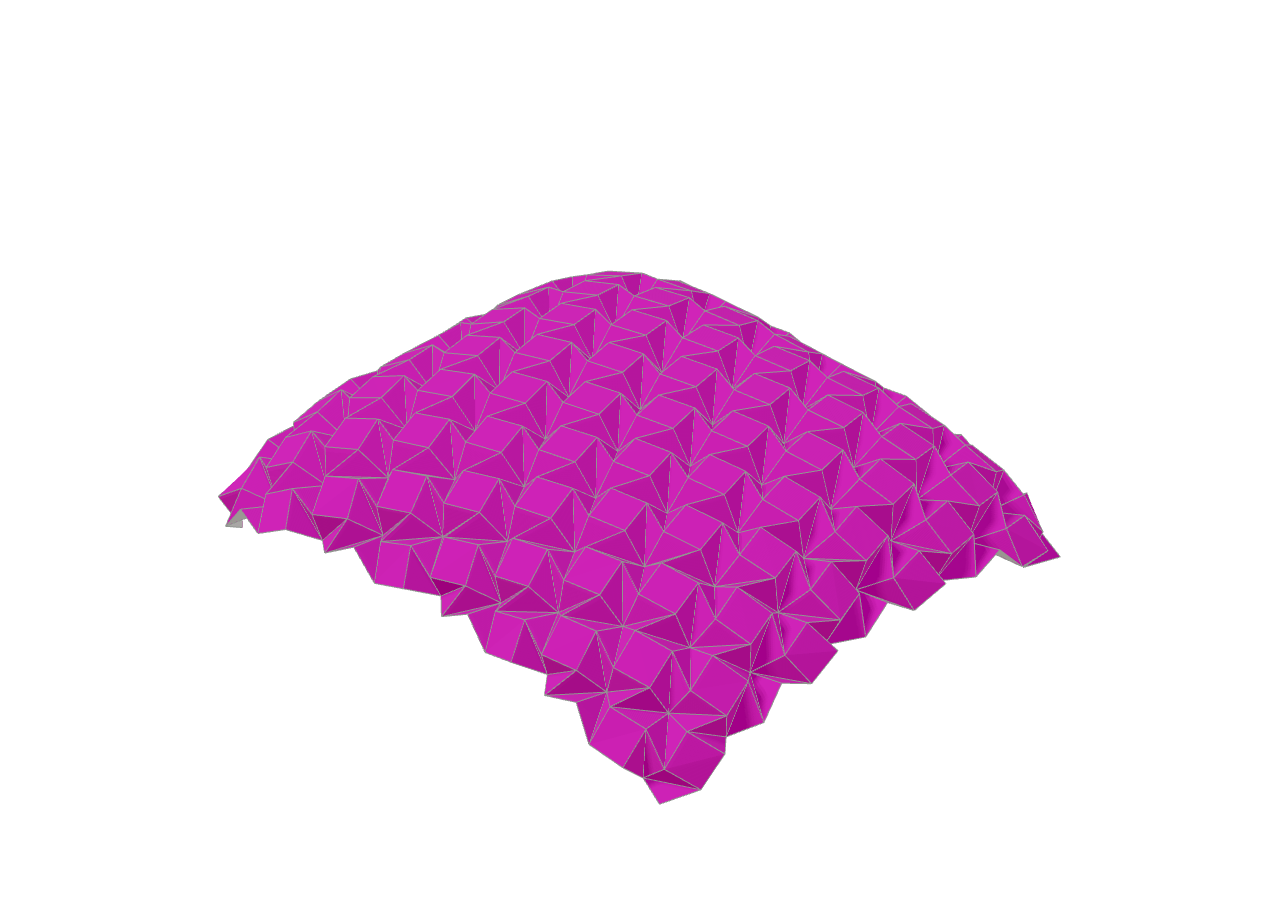
==== engine/index.html @ 28ee5545 "Build Origami Lab and publish static GitHub Pages site" ====
<!DOCTYPE html>
<html lang="en">
<head>
    <meta charset="UTF-8">
    <title>Origami Simulator</title>

    <meta name="viewport" content="width=400">

    <meta property="og:title" content="Origami Simulator ">
    <meta property="og:description" content=" Real-time WebGL origami simulator app">
    <meta property="og:image" content="https://origamisimulator.org/assets/doc/strain.jpg">
    <meta property="og:url" content="https://origamisimulator.org/">

	<meta name="twitter:site" content="@amandaghassaei">
	<meta name="twitter:creator" content="Amanda Ghassaei">
    <meta name="twitter:title" content="Origami Simulator">
    <meta name="twitter:description" content=" Real-time WebGL origami simulator app">
	<meta name="twitter:card" content="summary_large_image">
    <meta name="twitter:image" content="https://origamisimulator.org/assets/doc/strain.jpg">

    <link href="dependencies/bootstrap.min.css" rel="stylesheet" type="text/css"/>
    <link rel="stylesheet" type="text/css" href="dependencies/flat-ui.min.css"/>
    <link rel="stylesheet" type="text/css" href="dependencies/jquery-ui.min.css"/>
    <link rel="stylesheet" type="text/css" href="css/nav.css"/>
    <link rel="stylesheet" type="text/css" href="css/main.css"/>

    <!-- Google tag (gtag.js) -->
    
    <script>
        window.dataLayer = window.dataLayer || [];
        function gtag(){dataLayer.push(arguments);}
        gtag('js', new Date());
        gtag('config', 'G-3S37V84BNX');
    </script>


    <script id="vertexShader" type="x-shader/x-vertex">
        attribute vec2 a_position;
        void main() {
           gl_Position = vec4(a_position, 0, 1);
        }
    </script>

    <script id="packToBytesShader" type="x-shader/x-fragment">
        precision mediump float;
        uniform vec2 u_floatTextureDim;
        uniform sampler2D u_floatTexture;
        uniform float u_vectorLength;
        float shift_right (float v, float amt) {
            v = floor(v) + 0.5;
            return floor(v / exp2(amt));
        }
        float shift_left (float v, float amt) {
            return floor(v * exp2(amt) + 0.5);
        }
        float mask_last (float v, float bits) {
            return mod(v, shift_left(1.0, bits));
        }
        float extract_bits (float num, float from, float to) {
            from = floor(from + 0.5); to = floor(to + 0.5);
            return mask_last(shift_right(num, from), to - from);
        }
        vec4 encode_float (float val) {
            if (val == 0.0) return vec4(0, 0, 0, 0);
            float sign = val > 0.0 ? 0.0 : 1.0;
            val = abs(val);
            float exponent = floor(log2(val));
            float biased_exponent = exponent + 127.0;
            float fraction = ((val / exp2(exponent)) - 1.0) * 8388608.0;
            float t = biased_exponent / 2.0;
            float last_bit_of_biased_exponent = fract(t) * 2.0;
            float remaining_bits_of_biased_exponent = floor(t);
            float byte4 = extract_bits(fraction, 0.0, 8.0) / 255.0;
            float byte3 = extract_bits(fraction, 8.0, 16.0) / 255.0;
            float byte2 = (last_bit_of_biased_exponent * 128.0 + extract_bits(fraction, 16.0, 23.0)) / 255.0;
            float byte1 = (sign * 128.0 + remaining_bits_of_biased_exponent) / 255.0;
            return vec4(byte4, byte3, byte2, byte1);
        }
        void main(){
            vec2 fragCoord = gl_FragCoord.xy;
            float textureXcoord = floor((fragCoord.x - 0.5)/u_vectorLength+0.0001) + 0.5;
            vec4 data = texture2D(u_floatTexture, vec2(textureXcoord, fragCoord.y)/u_floatTextureDim);
            int textureIndex = int(floor(mod(fragCoord.x-0.5+0.0001, u_vectorLength)));
            if (textureIndex == 0) gl_FragColor = encode_float(data[0]);
            else if (textureIndex == 1) gl_FragColor = encode_float(data[1]);
            else if (textureIndex == 2) gl_FragColor = encode_float(data[2]);
            else if (textureIndex == 3) gl_FragColor = encode_float(data[3]);
        }
    </script>

    <script id="zeroTexture" type="x-shader/x-fragment">
        precision mediump float;
        void main(){
            gl_FragColor = vec4(0.0);
        }
    </script>
    <script id="zeroThetaTexture" type="x-shader/x-fragment">
        precision mediump float;
        uniform sampler2D u_theta;
        uniform vec2 u_textureDimCreases;
        void main(){
            vec2 fragCoord = gl_FragCoord.xy;
            vec2 scaledFragCoord = fragCoord/u_textureDimCreases;
            vec4 theta = texture2D(u_theta, scaledFragCoord);
            gl_FragColor = vec4(0.0, 0.0, theta[2], theta[3]);
        }
    </script>
    <script id="centerTexture" type="x-shader/x-fragment">
        precision mediump float;
        uniform sampler2D u_lastPosition;
        uniform vec2 u_textureDim;
        uniform vec3 u_center;
        void main(){
            vec2 fragCoord = gl_FragCoord.xy;
            vec2 scaledFragCoord = fragCoord/u_textureDim;
            vec3 position = texture2D(u_lastPosition, scaledFragCoord).xyz;
            gl_FragColor = vec4(position-u_center, 0.0);
        }
    </script>
    <script id="copyTexture" type="x-shader/x-fragment">
        precision mediump float;
        uniform sampler2D u_orig;
        uniform vec2 u_textureDim;
        void main(){
            gl_FragColor = texture2D(u_orig, gl_FragCoord.xy/u_textureDim);
        }
    </script>

    <script id="positionCalcShader" type="x-shader/x-fragment">
        precision mediump float;
        uniform vec2 u_textureDim;
        uniform float u_dt;
        uniform sampler2D u_lastPosition;
        uniform sampler2D u_velocity;
        uniform sampler2D u_mass;

        void main(){
            vec2 fragCoord = gl_FragCoord.xy;
            vec2 scaledFragCoord = fragCoord/u_textureDim;

            vec3 lastPosition = texture2D(u_lastPosition, scaledFragCoord).xyz;

            float isFixed = texture2D(u_mass, scaledFragCoord).y;
            if (isFixed == 1.0){
                gl_FragColor = vec4(lastPosition, 0.0);
                return;
            }

            vec4 velocityData = texture2D(u_velocity, scaledFragCoord);
            vec3 position = velocityData.xyz*u_dt + lastPosition;
            gl_FragColor = vec4(position, velocityData.a);//velocity.a has error info
        }
    </script>

    <script id="velocityCalcVerletShader" type="x-shader/x-fragment">
        precision mediump float;
        uniform vec2 u_textureDim;
        uniform float u_dt;
        uniform sampler2D u_position;
        uniform sampler2D u_lastPosition;
        uniform sampler2D u_mass;

        void main(){
            vec2 fragCoord = gl_FragCoord.xy;
            vec2 scaledFragCoord = fragCoord/u_textureDim;

            float isFixed = texture2D(u_mass, scaledFragCoord).y;
            if (isFixed == 1.0){
                gl_FragColor = vec4(0.0);
                return;
            }

            vec3 position = texture2D(u_position, scaledFragCoord).xyz;
            vec3 lastPosition = texture2D(u_lastPosition, scaledFragCoord).xyz;
            gl_FragColor = vec4((position-lastPosition)/u_dt,0.0);
        }
    </script>

    <script id="velocityCalcShader" type="x-shader/x-fragment">
        precision mediump float;
        uniform vec2 u_textureDim;
        uniform vec2 u_textureDimEdges;
        uniform vec2 u_textureDimFaces;
        uniform vec2 u_textureDimCreases;
        uniform vec2 u_textureDimNodeCreases;
        uniform vec2 u_textureDimNodeFaces;
        uniform float u_creasePercent;
        uniform float u_dt;
        uniform float u_axialStiffness;
        uniform float u_faceStiffness;
        uniform sampler2D u_lastPosition;
        uniform sampler2D u_lastVelocity;
        uniform sampler2D u_originalPosition;
        uniform sampler2D u_externalForces;
        uniform sampler2D u_mass;
        uniform sampler2D u_meta;//[beamsIndex, numBeam, nodeCreaseMetaIndex, numCreases]
        uniform sampler2D u_beamMeta;//[k, d, length, otherNodeIndex]
        uniform sampler2D u_creaseMeta;//[k, d, targetTheta]
        uniform sampler2D u_nodeCreaseMeta;//[creaseIndex, nodeIndex, -, -]
        uniform sampler2D u_normals;
        uniform sampler2D u_theta;//[theta, z, normal1Index, normal2Index]
        uniform sampler2D u_creaseGeo;//[h1, h2, coef1, coef2]
        uniform sampler2D u_meta2;//[nodesFaceIndex, numFaces]
        uniform sampler2D u_nodeFaceMeta;//[faceIndex, a, b, c]
        uniform sampler2D u_nominalTriangles;//[angleA, angleB, angleC]
        uniform bool u_calcFaceStrain;

        vec4 getFromArray(float index1D, vec2 dimensions, sampler2D tex){
            vec2 index = vec2(mod(index1D, dimensions.x)+0.5, floor(index1D/dimensions.x)+0.5);
            vec2 scaledIndex = index/dimensions;
            return texture2D(tex, scaledIndex);
        }

        vec3 getPosition(float index1D){
            vec2 index = vec2(mod(index1D, u_textureDim.x)+0.5, floor(index1D/u_textureDim.x)+0.5);
            vec2 scaledIndex = index/u_textureDim;
            return texture2D(u_lastPosition, scaledIndex).xyz + texture2D(u_originalPosition, scaledIndex).xyz;
        }

        void main(){
            vec2 fragCoord = gl_FragCoord.xy;
            vec2 scaledFragCoord = fragCoord/u_textureDim;

            vec2 mass = texture2D(u_mass, scaledFragCoord).xy;
            if (mass[1] == 1.0){//fixed
                gl_FragColor = vec4(0.0);
                return;
            }
            vec3 force = texture2D(u_externalForces, scaledFragCoord).xyz;
            vec3 lastPosition = texture2D(u_lastPosition, scaledFragCoord).xyz;
            vec3 lastVelocity = texture2D(u_lastVelocity, scaledFragCoord).xyz;
            vec3 originalPosition = texture2D(u_originalPosition, scaledFragCoord).xyz;

            vec4 neighborIndices = texture2D(u_meta, scaledFragCoord);
            vec4 meta = texture2D(u_meta, scaledFragCoord);
            vec2 meta2 = texture2D(u_meta2, scaledFragCoord).xy;

            float nodeError = 0.0;

            for (int j=0;j<100;j++){//for all beams (up to 100, had to put a const int in here)
                if (j >= int(meta[1])) break;

                vec4 beamMeta = getFromArray(meta[0]+float(j), u_textureDimEdges, u_beamMeta);

                float neighborIndex1D = beamMeta[3];
                vec2 neighborIndex = vec2(mod(neighborIndex1D, u_textureDim.x)+0.5, floor(neighborIndex1D/u_textureDim.x)+0.5);
                vec2 scaledNeighborIndex = neighborIndex/u_textureDim;
                vec3 neighborLastPosition = texture2D(u_lastPosition, scaledNeighborIndex).xyz;
                vec3 neighborLastVelocity = texture2D(u_lastVelocity, scaledNeighborIndex).xyz;
                vec3 neighborOriginalPosition = texture2D(u_originalPosition, scaledNeighborIndex).xyz;

                vec3 nominalDist = neighborOriginalPosition-originalPosition;
                vec3 deltaP = neighborLastPosition-lastPosition+nominalDist;
                float deltaPLength = length(deltaP);
                deltaP -= deltaP*(beamMeta[2]/deltaPLength);
                if (!u_calcFaceStrain) nodeError += abs(deltaPLength/length(nominalDist) - 1.0);
                vec3 deltaV = neighborLastVelocity-lastVelocity;

                vec3 _force = deltaP*beamMeta[0] + deltaV*beamMeta[1];
                force += _force;
            }
            if (!u_calcFaceStrain) nodeError /= meta[1];

            for (int j=0;j<100;j++){//for all creases (up to 100, had to put a const int in here)
                if (j >= int(meta[3])) break;

                vec4 nodeCreaseMeta = getFromArray(meta[2]+float(j), u_textureDimNodeCreases, u_nodeCreaseMeta);

                float creaseIndex1D = nodeCreaseMeta[0];
                vec2 creaseIndex = vec2(mod(creaseIndex1D, u_textureDimCreases.x)+0.5, floor(creaseIndex1D/u_textureDimCreases.x)+0.5);
                vec2 scaledCreaseIndex = creaseIndex/u_textureDimCreases;

                vec4 thetas = texture2D(u_theta, scaledCreaseIndex);
                vec3 creaseMeta = texture2D(u_creaseMeta, scaledCreaseIndex).xyz;//[k, d, targetTheta]
                vec4 creaseGeo = texture2D(u_creaseGeo, scaledCreaseIndex);//[h1, h2, coef1, coef2]
                if (creaseGeo[0]< 0.0) continue;//crease disabled bc it has collapsed too much

                float targetTheta = creaseMeta[2] * u_creasePercent;
                float angForce = creaseMeta[0]*(targetTheta-thetas[0]);// + creaseMeta[1]*thetas[1];

                float nodeNum = nodeCreaseMeta[1];//1, 2, 3, 4

                if (nodeNum > 2.0){//crease reaction, node is on a crease

                    //node #1
                    vec3 normal1 = getFromArray(thetas[2], u_textureDimFaces, u_normals).xyz;

                    //node #2
                    vec3 normal2 = getFromArray(thetas[3], u_textureDimFaces, u_normals).xyz;

                    float coef1 = creaseGeo[2];
                    float coef2 = creaseGeo[3];

                    if (nodeNum == 3.0){
                        coef1 = 1.0-coef1;
                        coef2 = 1.0-coef2;
                    }

                    vec3 _force = -angForce*(coef1/creaseGeo[0]*normal1 + coef2/creaseGeo[1]*normal2);
                    force += _force;

                } else {

                    float normalIndex1D = thetas[2];//node #1
                    float momentArm = creaseGeo[0];//node #1
                    if (nodeNum == 2.0) {
                        normalIndex1D = thetas[3];//node #2
                        momentArm = creaseGeo[1];//node #2
                    }

                    vec3 normal = getFromArray(normalIndex1D, u_textureDimFaces, u_normals).xyz;

                    vec3 _force = angForce/momentArm*normal;
                    force += _force;
                }
            }

            for (int j=0;j<100;j++){//for all faces (up to 100, had to put a const int in here)
                if (j >= int(meta2[1])) break;

                vec4 faceMeta = getFromArray(meta2[0]+float(j), u_textureDimNodeFaces, u_nodeFaceMeta);//[face index, a, b, c]
                vec3 nominalAngles = getFromArray(faceMeta[0], u_textureDimFaces, u_nominalTriangles).xyz;//[angA, angB, angC]

                int faceIndex = 0;
                if (faceMeta[2] < 0.0) faceIndex = 1;
                if (faceMeta[3] < 0.0) faceIndex = 2;

                //get node positions
                vec3 a = faceIndex == 0 ? lastPosition+originalPosition : getPosition(faceMeta[1]);
                vec3 b = faceIndex == 1 ? lastPosition+originalPosition : getPosition(faceMeta[2]);
                vec3 c = faceIndex == 2 ? lastPosition+originalPosition : getPosition(faceMeta[3]);

                //calc angles
                vec3 ab = b-a;
                vec3 ac = c-a;
                vec3 bc = c-b;

                float lengthAB = length(ab);
                float lengthAC = length(ac);
                float lengthBC = length(bc);

                float tol = 0.0000001;
                if (abs(lengthAB) < tol || abs(lengthBC) < tol || abs(lengthAC) < tol) continue;

                ab /= lengthAB;
                ac /= lengthAC;
                bc /= lengthBC;

                vec3 angles = vec3(acos(dot(ab, ac)),
                    acos(-1.0*dot(ab, bc)),
                    acos(dot(ac, bc)));
                vec3 anglesDiff = nominalAngles-angles;

                vec3 normal = getFromArray(faceMeta[0], u_textureDimFaces, u_normals).xyz;

                //calc forces
                anglesDiff *= u_faceStiffness;
                if (faceIndex == 0){//a
                    vec3 normalCrossAC = cross(normal, ac)/lengthAC;
                    vec3 normalCrossAB = cross(normal, ab)/lengthAB;
                    force -= anglesDiff[0]*(normalCrossAC - normalCrossAB);
                    if (u_calcFaceStrain) nodeError += abs((nominalAngles[0]-angles[0])/nominalAngles[0]);
                    force -= anglesDiff[1]*normalCrossAB;
                    force += anglesDiff[2]*normalCrossAC;
                } else if (faceIndex == 1){
                    vec3 normalCrossAB = cross(normal, ab)/lengthAB;
                    vec3 normalCrossBC = cross(normal, bc)/lengthBC;
                    force -= anglesDiff[0]*normalCrossAB;
                    force += anglesDiff[1]*(normalCrossAB + normalCrossBC);
                    if (u_calcFaceStrain) nodeError += abs((nominalAngles[1]-angles[1])/nominalAngles[1]);
                    force -= anglesDiff[2]*normalCrossBC;
                } else if (faceIndex == 2){
                    vec3 normalCrossAC = cross(normal, ac)/lengthAC;
                    vec3 normalCrossBC = cross(normal, bc)/lengthBC;
                    force += anglesDiff[0]*normalCrossAC;
                    force -= anglesDiff[1]*normalCrossBC;
                    force += anglesDiff[2]*(normalCrossBC - normalCrossAC);
                    if (u_calcFaceStrain) nodeError += abs((nominalAngles[2]-angles[2])/nominalAngles[2]);
                }

            }
            if (u_calcFaceStrain) nodeError /= meta2[1];

            vec3 velocity = force*u_dt/mass[0] + lastVelocity;
            gl_FragColor = vec4(velocity,nodeError);
        }
    </script>

    <script id="positionCalcVerletShader" type="x-shader/x-fragment">
        precision mediump float;
        uniform vec2 u_textureDim;
        uniform vec2 u_textureDimEdges;
        uniform vec2 u_textureDimFaces;
        uniform vec2 u_textureDimCreases;
        uniform vec2 u_textureDimNodeCreases;
        uniform vec2 u_textureDimNodeFaces;
        uniform float u_creasePercent;
        uniform float u_dt;
        uniform float u_axialStiffness;
        uniform float u_faceStiffness;
        uniform sampler2D u_lastPosition;
        uniform sampler2D u_lastLastPosition;
        uniform sampler2D u_lastVelocity;
        uniform sampler2D u_originalPosition;
        uniform sampler2D u_externalForces;
        uniform sampler2D u_mass;
        uniform sampler2D u_meta;//[beamsIndex, numBeam, nodeCreaseMetaIndex, numCreases]
        uniform sampler2D u_beamMeta;//[k, d, length, otherNodeIndex]
        uniform sampler2D u_creaseMeta;//[k, d, targetTheta]
        uniform sampler2D u_nodeCreaseMeta;//[creaseIndex, nodeIndex, -, -]
        uniform sampler2D u_normals;
        uniform sampler2D u_theta;//[theta, z, normal1Index, normal2Index]
        uniform sampler2D u_creaseGeo;//[h1, h2, coef1, coef2]
        uniform sampler2D u_meta2;//[nodesFaceIndex, numFaces]
        uniform sampler2D u_nodeFaceMeta;//[faceIndex, a, b, c]
        uniform sampler2D u_nominalTriangles;//[angleA, angleB, angleC]

        vec4 getFromArray(float index1D, vec2 dimensions, sampler2D tex){
            vec2 index = vec2(mod(index1D, dimensions.x)+0.5, floor(index1D/dimensions.x)+0.5);
            vec2 scaledIndex = index/dimensions;
            return texture2D(tex, scaledIndex);
        }

        vec3 getPosition(float index1D){
            vec2 index = vec2(mod(index1D, u_textureDim.x)+0.5, floor(index1D/u_textureDim.x)+0.5);
            vec2 scaledIndex = index/u_textureDim;
            return texture2D(u_lastPosition, scaledIndex).xyz + texture2D(u_originalPosition, scaledIndex).xyz;
        }

        void main(){
            vec2 fragCoord = gl_FragCoord.xy;
            vec2 scaledFragCoord = fragCoord/u_textureDim;

            vec3 lastPosition = texture2D(u_lastPosition, scaledFragCoord).xyz;

            vec2 mass = texture2D(u_mass, scaledFragCoord).xy;
            if (mass[1] == 1.0){//fixed
                gl_FragColor = vec4(lastPosition, 0.0);
                return;
            }
            vec3 force = texture2D(u_externalForces, scaledFragCoord).xyz;
            vec3 lastLastPosition = texture2D(u_lastLastPosition, scaledFragCoord).xyz;
            vec3 lastVelocity = texture2D(u_lastVelocity, scaledFragCoord).xyz;
            vec3 originalPosition = texture2D(u_originalPosition, scaledFragCoord).xyz;

            vec4 neighborIndices = texture2D(u_meta, scaledFragCoord);
            vec4 meta = texture2D(u_meta, scaledFragCoord);
            vec2 meta2 = texture2D(u_meta2, scaledFragCoord).xy;

            float nodeError = 0.0;

            for (int j=0;j<100;j++){//for all beams (up to 100, had to put a const int in here)
                if (j >= int(meta[1])) break;

                vec4 beamMeta = getFromArray(meta[0]+float(j), u_textureDimEdges, u_beamMeta);

                float neighborIndex1D = beamMeta[3];
                vec2 neighborIndex = vec2(mod(neighborIndex1D, u_textureDim.x)+0.5, floor(neighborIndex1D/u_textureDim.x)+0.5);
                vec2 scaledNeighborIndex = neighborIndex/u_textureDim;
                vec3 neighborLastPosition = texture2D(u_lastPosition, scaledNeighborIndex).xyz;
                vec3 neighborLastVelocity = texture2D(u_lastVelocity, scaledNeighborIndex).xyz;
                vec3 neighborOriginalPosition = texture2D(u_originalPosition, scaledNeighborIndex).xyz;

                vec3 deltaP = neighborLastPosition+neighborOriginalPosition-lastPosition-originalPosition;
                float deltaPLength = length(deltaP);
                float nominalLength = beamMeta[2];
                deltaP *= (1.0-nominalLength/deltaPLength);
                nodeError += abs(deltaPLength/nominalLength - 1.0);
                vec3 deltaV = neighborLastVelocity-lastVelocity;

                vec3 _force = deltaP*beamMeta[0] + deltaV*beamMeta[1];
                force += _force;
            }
            nodeError /= meta[1];

            for (int j=0;j<100;j++){//for all creases (up to 100, had to put a const int in here)
                if (j >= int(meta[3])) break;

                vec4 nodeCreaseMeta = getFromArray(meta[2]+float(j), u_textureDimNodeCreases, u_nodeCreaseMeta);

                float creaseIndex1D = nodeCreaseMeta[0];
                vec2 creaseIndex = vec2(mod(creaseIndex1D, u_textureDimCreases.x)+0.5, floor(creaseIndex1D/u_textureDimCreases.x)+0.5);
                vec2 scaledCreaseIndex = creaseIndex/u_textureDimCreases;

                vec4 thetas = texture2D(u_theta, scaledCreaseIndex);
                vec3 creaseMeta = texture2D(u_creaseMeta, scaledCreaseIndex).xyz;//[k, d, targetTheta]
                vec4 creaseGeo = texture2D(u_creaseGeo, scaledCreaseIndex);//[h1, h2, coef1, coef2]
                if (creaseGeo[0]< 0.0) continue;//crease disabled bc it has collapsed too much

                float targetTheta = creaseMeta[2] * u_creasePercent;
                float angForce = creaseMeta[0]*(targetTheta-thetas[0]);// + creaseMeta[1]*thetas[1];

                float nodeNum = nodeCreaseMeta[1];//1, 2, 3, 4

                if (nodeNum > 2.0){//crease reaction, node is on a crease

                    //node #1
                    vec3 normal1 = getFromArray(thetas[2], u_textureDimFaces, u_normals).xyz;

                    //node #2
                    vec3 normal2 = getFromArray(thetas[3], u_textureDimFaces, u_normals).xyz;

                    float coef1 = creaseGeo[2];
                    float coef2 = creaseGeo[3];

                    if (nodeNum == 3.0){
                        coef1 = 1.0-coef1;
                        coef2 = 1.0-coef2;
                    }

                    vec3 _force = -angForce*(coef1/creaseGeo[0]*normal1 + coef2/creaseGeo[1]*normal2);
                    force += _force;

                } else {

                    float normalIndex1D = thetas[2];//node #1
                    float momentArm = creaseGeo[0];//node #1
                    if (nodeNum == 2.0) {
                        normalIndex1D = thetas[3];//node #2
                        momentArm = creaseGeo[1];//node #2
                    }

                    vec3 normal = getFromArray(normalIndex1D, u_textureDimFaces, u_normals).xyz;

                    vec3 _force = angForce/momentArm*normal;
                    force += _force;
                }
            }

            for (int j=0;j<100;j++){//for all faces (up to 100, had to put a const int in here)
                if (j >= int(meta2[1])) break;

                vec4 faceMeta = getFromArray(meta2[0]+float(j), u_textureDimNodeFaces, u_nodeFaceMeta);//[face index, a, b, c]
                vec3 nominalAngles = getFromArray(faceMeta[0], u_textureDimFaces, u_nominalTriangles).xyz;//[angA, angB, angC]

                int faceIndex = 0;
                if (faceMeta[2] < 0.0) faceIndex = 1;
                if (faceMeta[3] < 0.0) faceIndex = 2;

                //get node positions
                vec3 a = faceIndex == 0 ? lastPosition+originalPosition : getPosition(faceMeta[1]);
                vec3 b = faceIndex == 1 ? lastPosition+originalPosition : getPosition(faceMeta[2]);
                vec3 c = faceIndex == 2 ? lastPosition+originalPosition : getPosition(faceMeta[3]);

                //calc angles
                vec3 ab = b-a;
                vec3 ac = c-a;
                vec3 bc = c-b;

                float lengthAB = length(ab);
                float lengthAC = length(ac);
                float lengthBC = length(bc);

                float tol = 0.0000001;
                if (abs(lengthAB) < tol || abs(lengthBC) < tol || abs(lengthAC) < tol) continue;

                ab /= lengthAB;
                ac /= lengthAC;
                bc /= lengthBC;

                vec3 angles = vec3(acos(dot(ab, ac)),
                    acos(-1.0*dot(ab, bc)),
                    acos(dot(ac, bc)));
                vec3 anglesDiff = nominalAngles-angles;

                vec3 normal = getFromArray(faceMeta[0], u_textureDimFaces, u_normals).xyz;

                //calc forces
                anglesDiff *= u_faceStiffness;
                if (faceIndex == 0){//a
                    vec3 normalCrossAC = cross(normal, ac)/lengthAC;
                    vec3 normalCrossAB = cross(normal, ab)/lengthAB;
                    force -= anglesDiff[0]*(normalCrossAC - normalCrossAB);
                    force -= anglesDiff[1]*normalCrossAB;
                    force += anglesDiff[2]*normalCrossAC;
                } else if (faceIndex == 1){
                    vec3 normalCrossAB = cross(normal, ab)/lengthAB;
                    vec3 normalCrossBC = cross(normal, bc)/lengthBC;
                    force -= anglesDiff[0]*normalCrossAB;
                    force += anglesDiff[1]*(normalCrossAB + normalCrossBC);
                    force -= anglesDiff[2]*normalCrossBC;
                } else if (faceIndex == 2){
                    vec3 normalCrossAC = cross(normal, ac)/lengthAC;
                    vec3 normalCrossBC = cross(normal, bc)/lengthBC;
                    force += anglesDiff[0]*normalCrossAC;
                    force -= anglesDiff[1]*normalCrossBC;
                    force += anglesDiff[2]*(normalCrossBC - normalCrossAC);
                }

            }

            vec3 nextPosition = force*u_dt*u_dt/mass[0] + 2.0*lastPosition - lastLastPosition;
            gl_FragColor = vec4(nextPosition,nodeError);//position.a has error info
        }
    </script>

    <script id="thetaCalcShader" type="x-shader/x-fragment">
        #define TWO_PI 6.283185307179586476925286766559
        precision mediump float;
        uniform vec2 u_textureDim;
        uniform vec2 u_textureDimFaces;
        uniform vec2 u_textureDimCreases;
        uniform sampler2D u_normals;
        uniform sampler2D u_lastTheta;
        uniform sampler2D u_creaseVectors;
        uniform sampler2D u_lastPosition;
        uniform sampler2D u_originalPosition;
        uniform float u_dt;

        vec4 getFromArray(float index1D, vec2 dimensions, sampler2D tex){
            vec2 index = vec2(mod(index1D, dimensions.x)+0.5, floor(index1D/dimensions.x)+0.5);
            vec2 scaledIndex = index/dimensions;
            return texture2D(tex, scaledIndex);
        }

        void main(){

            vec2 fragCoord = gl_FragCoord.xy;
            vec2 scaledFragCoord = fragCoord/u_textureDimCreases;

            vec4 lastTheta = texture2D(u_lastTheta, scaledFragCoord);

            if (lastTheta[2]<0.0){
                gl_FragColor = vec4(lastTheta[0], 0.0, -1.0, -1.0);
                return;
            }

            vec3 normal1 = getFromArray(lastTheta[2], u_textureDimFaces, u_normals).xyz;
            vec3 normal2 = getFromArray(lastTheta[3], u_textureDimFaces, u_normals).xyz;

            float dotNormals = dot(normal1, normal2);//normals are already normalized, no need to divide by length
            if (dotNormals < -1.0) dotNormals = -1.0;
            else if (dotNormals > 1.0) dotNormals = 1.0;

            vec2 creaseVectorIndices = texture2D(u_creaseVectors, scaledFragCoord).xy;
            vec2 creaseNodeIndex = vec2(mod(creaseVectorIndices[0], u_textureDim.x)+0.5, floor(creaseVectorIndices[0]/u_textureDim.x)+0.5);
            vec2 scaledNodeIndex = creaseNodeIndex/u_textureDim;
            vec3 node0 = texture2D(u_lastPosition, scaledNodeIndex).xyz + texture2D(u_originalPosition, scaledNodeIndex).xyz;
            creaseNodeIndex = vec2(mod(creaseVectorIndices[1], u_textureDim.x)+0.5, floor(creaseVectorIndices[1]/u_textureDim.x)+0.5);
            scaledNodeIndex = creaseNodeIndex/u_textureDim;
            vec3 node1 = texture2D(u_lastPosition, scaledNodeIndex).xyz + texture2D(u_originalPosition, scaledNodeIndex).xyz;

            //https://math.stackexchange.com/questions/47059/how-do-i-calculate-a-dihedral-angle-given-cartesian-coordinates
            vec3 creaseVector = normalize(node1-node0);
            float x = dotNormals;
            float y = dot(cross(normal1, creaseVector), normal2);

            float theta = atan(y, x);

            float diff = theta-lastTheta[0];
            float origDiff = diff;
            if (diff < -5.0) {
                diff += TWO_PI;
            } else if (diff > 5.0) {
                diff -= TWO_PI;
            }
            theta = lastTheta[0] + diff;
            gl_FragColor = vec4(theta, diff, lastTheta[2], lastTheta[3]);//[theta, w, normal1Index, normal2Index]
        }
    </script>

    <script id="normalCalc" type="x-shader/x-fragment">
        precision mediump float;
        uniform vec2 u_textureDim;
        uniform vec2 u_textureDimFaces;
        uniform sampler2D u_faceVertexIndices;
        uniform sampler2D u_lastPosition;
        uniform sampler2D u_originalPosition;

        vec3 getPosition(float index1D){
            vec2 index = vec2(mod(index1D, u_textureDim.x)+0.5, floor(index1D/u_textureDim.x)+0.5);
            vec2 scaledIndex = index/u_textureDim;
            return texture2D(u_lastPosition, scaledIndex).xyz + texture2D(u_originalPosition, scaledIndex).xyz;
        }

        void main(){
            vec2 fragCoord = gl_FragCoord.xy;
            vec2 scaledFragCoord = fragCoord/u_textureDimFaces;

            vec3 indices = texture2D(u_faceVertexIndices, scaledFragCoord).xyz;

            vec3 a = getPosition(indices[0]);
            vec3 b = getPosition(indices[1]);
            vec3 c = getPosition(indices[2]);

            vec3 normal = normalize(cross(b-a, c-a));

            gl_FragColor = vec4(normal, 0.0);
        }
    </script>

    <script id="updateCreaseGeo" type="x-shader/x-fragment">
        precision mediump float;
        uniform vec2 u_textureDim;
        uniform vec2 u_textureDimCreases;
        uniform sampler2D u_lastPosition;
        uniform sampler2D u_originalPosition;
        uniform sampler2D u_creaseMeta2;

        vec3 getPosition(float index1D){
            vec2 index = vec2(mod(index1D, u_textureDim.x)+0.5, floor(index1D/u_textureDim.x)+0.5);
            vec2 scaledIndex = index/u_textureDim;
            return texture2D(u_lastPosition, scaledIndex).xyz + texture2D(u_originalPosition, scaledIndex).xyz;
        }

        void main(){
            vec2 fragCoord = gl_FragCoord.xy;
            vec2 scaledFragCoord = fragCoord/u_textureDimCreases;

            vec4 creaseMeta = texture2D(u_creaseMeta2, scaledFragCoord);

            vec3 node1 = getPosition(creaseMeta[0]);
            vec3 node2 = getPosition(creaseMeta[1]);
            vec3 node3 = getPosition(creaseMeta[2]);
            vec3 node4 = getPosition(creaseMeta[3]);

            float tol = 0.000001;

            vec3 creaseVector = node4-node3;
            float creaseLength = length(creaseVector);

            if (abs(creaseLength)<tol) {
                gl_FragColor = vec4(-1);//disable crease
                return;
            }
            creaseVector /= creaseLength;

            vec3 vector1 = node1-node3;
            vec3 vector2 = node2-node3;

            float proj1Length = dot(creaseVector, vector1);
            float proj2Length = dot(creaseVector, vector2);

            float dist1 = sqrt(abs(vector1.x*vector1.x+vector1.y*vector1.y+vector1.z*vector1.z-proj1Length*proj1Length));
            float dist2 = sqrt(abs(vector2.x*vector2.x+vector2.y*vector2.y+vector2.z*vector2.z-proj2Length*proj2Length));

            if (dist1<tol || dist2<tol){
                gl_FragColor = vec4(-1);//disable crease
                return;
            }

            gl_FragColor = vec4(dist1, dist2, proj1Length/creaseLength, proj2Length/creaseLength);
        }
    </script>

    <script type="text/javascript" src="dependencies/jquery-3.2.1.min.js"></script>
    <script type="text/javascript" src="dependencies/jquery-ui.min.js"></script>
    <script type="text/javascript" src="dependencies/flat-ui.min.js"></script>
    <script type="text/javascript" src="dependencies/three.min.js"></script>
    <script type="text/javascript" src="dependencies/binary_stl_writer.js"></script>
    <script type="text/javascript" src="dependencies/TrackballControls.js"></script>
    <!--<script type="text/javascript" src="dependencies/Projector.js"></script>-->
    <!--<script type="text/javascript" src="dependencies/SVGRenderer.js"></script>-->
    <script type="text/javascript" src="dependencies/underscore-min.js"></script>
    <script type="text/javascript" src="dependencies/FileSaver.min.js"></script>
    <script type="text/javascript" src="dependencies/SVGLoader.js"></script>
    <script type="text/javascript" src="dependencies/OBJExporter.js"></script>
    <script type="text/javascript" src="dependencies/path-data-polyfill.js"></script>
    <script type="text/javascript" src="dependencies/earcut.js"></script>
    <script type="text/javascript" src="dependencies/fold.js"></script>
    <script type="text/javascript" src="dependencies/CCapture.all.min.js"></script>
    <script type="text/javascript" src="dependencies/numeric-1.2.6.js"></script>

    <!--<script type="text/javascript" src="dependencies/EffectComposer.js"></script>-->
    <!--<script type="text/javascript" src="dependencies/MaskPass.js"></script>-->
    <!--<script type="text/javascript" src="dependencies/ShaderPass.js"></script>-->
    <!--<script type="text/javascript" src="dependencies/CopyShader.js"></script>-->
    <!--<script type="text/javascript" src="dependencies/SSAOShader.js"></script>-->
    <!--<script type="text/javascript" src="dependencies/Detector.js"></script>-->
    <!--<script type="text/javascript" src="dependencies/RenderPass.js"></script>-->

    <script type="text/javascript" src="dependencies/WebVR.js"></script>
    <script type="text/javascript" src="dependencies/VRController.js"></script>
    <script type="text/javascript" src="dependencies/datguivr.js"></script><!--made a lot of changes, don't replace with minified-->

    <script type="text/javascript" src="js/dynamic/GLBoilerplate.js"></script>
    <script type="text/javascript" src="js/dynamic/GPUMath.js"></script>
    <script type="text/javascript" src="js/controls.js"></script>
    <script type="text/javascript" src="js/threeView.js"></script>
    <script type="text/javascript" src="js/globals.js"></script>
    <script type="text/javascript" src="js/node.js"></script>
    <script type="text/javascript" src="js/beam.js"></script>
    <script type="text/javascript" src="js/crease.js"></script>
    <script type="text/javascript" src="js/model.js"></script>
    <script type="text/javascript" src="js/3dUI.js"></script>
    <script type="text/javascript" src="js/staticSolver.js"></script>
    <script type="text/javascript" src="js/dynamic/dynamicSolver.js"></script>
    <script type="text/javascript" src="js/rigidSolver.js"></script>
    <script type="text/javascript" src="js/pattern.js"></script>
    <script type="text/javascript" src="js/saveSTL.js"></script>
    <script type="text/javascript" src="js/saveFOLD.js"></script>
    <script type="text/javascript" src="js/importer.js"></script>
    <script type="text/javascript" src="js/VRInterface.js"></script>
    <script type="text/javascript" src="js/videoAnimator.js"></script>

    <script type="text/javascript" src="dependencies/cdt2d.js"></script><!-- constrained delaunay triangulation -->
    <script type="text/javascript" src="dependencies/svgpath.js"></script>
    <script type="text/javascript" src="js/curvedFolding.js"></script>

    <script type="text/javascript" src="js/main.js"></script>
<style>body{background:#f3f0e8!important}body>*:not(#threeContainer):not(#gpuMathCanvas):not(script){display:none!important}#threeContainer{position:fixed!important;inset:0!important;width:100%!important;height:100%!important}</style><script>['paste','drop','dragover'].forEach(function(type){window.addEventListener(type,function(e){e.preventDefault();e.stopImmediatePropagation()},true)});</script></head>
<body>

<div class="modal fade" id="aboutModal" tabindex="-1" role="dialog">
    <div class="modal-dialog modal-lg">
        <div class="modal-content">
            <div class="modal-body">
                <button type="button" class="close" data-dismiss="modal" aria-label="Close">
                  <span aria-hidden="true">&times;</span>
                </button>
                <p>
                <b>ORIGAMI SIMULATOR</b><br/>

                    <img style="width: 100%; max-width:500px" src="assets/doc/crane.gif" />

                    This app allows you to simulate how any origami crease pattern will fold.  It may look a little different
                    from what you typically think of as "origami" - rather than folding paper in a set of sequential steps,
                    this simulation attempts to fold every crease simultaneously. It does this by iteratively solving for small displacements in the geometry of an initially flat sheet due to forces
                    exerted by creases.
                    You can read more about it in our paper:
                    <ul>
                    <li><a target="_blank" href="http://erikdemaine.org/papers/OrigamiSimulator_Origami7/">Fast, Interactive Origami Simulation using GPU Computation</a> by Amanda Ghassaei, Erik Demaine, and Neil Gershenfeld (7OSME)
                    </ul>

                    All simulation methods were written from scratch and are executed in parallel in several GPU fragment shaders for fast performance.
                    The solver extends work from the following sources:
                    <ul>
                    <li><a target="_blank" href="http://www3.eng.cam.ac.uk/~sdg/preprint/5OSME.pdf">Origami Folding: A Structural Engineering Approach</a> by Mark Schenk and Simon D. Guest<br/>
                    <li><a target="_blank" href="http://www.tsg.ne.jp/TT/cg/TachiFreeformOrigami2010.pdf">Freeform Variations of Origami</a> by Tomohiro Tachi<br/>
                    </ul>
                    <p>
                    This app also uses the methods described in <a href="http://www.cgg.cs.tsukuba.ac.jp/projects/2020/RulingAwareTriangulation/index.html" target="_blank">Simple Simulation of Curved Folds Based on Ruling-aware Triangulation</a> to import curved crease patterns and pre-process them in a way that realistically simulates the bending between the creases.
                    </p>

                    <p>
                    Originally built by <a href="https://amandaghassaei.com/" target="_blank">Amanda Ghassaei</a> as a final project for <a href="http://courses.csail.mit.edu/6.849/spring17/" target="_blank">Geometric Folding Algorithms</a>.
                    Other contributors include <a href="http://www.cgg.cs.tsukuba.ac.jp/~sasaki_k/" target="_blank">Sasaki Kosuke</a>, <a href="http://erikdemaine.org/" target="_blank">Erik Demaine</a>, and <a href="https://github.com/amandaghassaei/OrigamiSimulator/graphs/contributors" target="_blank">others</a>.
                    Code available on <a href="https://github.com/amandaghassaei/OrigamiSimulator" target="_blank">Github</a>.  If you have interesting crease patterns that would
                    make good demo files, please send them to me (Amanda) so I can add them to the <b>Examples</b> menu.  My email address is on my website.  Thanks!<br/>
                </p><br/>
                    <b>Instructions:</b><br/><br/>
                    <img style="width: 100%; max-width:600px" src="assets/doc/demoui.gif" /><br/>

                    <ul>
                        <li>Slide the <b>Fold Percent</b> slider to control the degree of folding of the pattern (100% is fully folded, 0% is unfolded,
                            and -100% is fully folded with the opposite mountain/valley assignments).</li>
                        <li>Drag to rotate the model, scroll to zoom.</li>
                        <li>Import other patterns under the <b>Examples</b> menu.</li>
                        <li>Upload your own crease patterns in SVG or <a href="https://github.com/edemaine/fold" target="_blank">FOLD</a> formats, following <a href="#" class="goToImportInstructions">these instructions</a>.</li>
                        <li>Export FOLD files or 3D models ( STL or OBJ ) of the folded state of your design ( <b>File > Save Simulation as...</b> ).</li>
                    </ul>
                        <img style="width: 100%;" src="assets/doc/strain.jpg" />
                    <ul>
                        <li>Visualize the internal strain of the origami as it folds using the <b>Strain Visualization</b> in the left menu of the <b>Advanced Options</b>.</li>
                    </ul>
                        <img style="width: 100%; max-width:600px" src="assets/doc/huffmanvr.jpg" /><br/>
                    <ul>
                        <li>If you are working from a computer connected to a VR headset and hand controllers, follow <a href="#" id="goToViveInstructions">these instructions</a>
                            to use this app in an interactive virtual reality mode. (sorry I think this may be deprecated now!)</li>
                    </ul>

                    <br/>
                    <b>External Libraries:</b><br/><br/>
                    <ul>
                        <li>All rendering and 3D interaction done with <a target="_blank" href="https://threejs.org/">three.js</a></li>
                        <li><a href="https://github.com/fontello/svgpath" target="_blank">svgpath</a> and <a href="https://www.npmjs.com/package/path-data-polyfill" target="_blank">path-data-polyfill</a> helps with SVG path parsing</li>
                        <li><a href="https://github.com/edemaine/fold" target="_blank">FOLD</a> is used as the internal data structure, methods from the
                            <a href="https://github.com/edemaine/fold/blob/master/doc/api.md" target="_blank">FOLD API</a> used for SVG parsing</li>
                        <li>Arbitrary polygonal faces of imported geometry are triangulated using the <a target="_blank" href="https://github.com/mapbox/earcut">Earcut Library</a> and <a href="https://github.com/mikolalysenko/cdt2d" target="_blank"></a>cdt2d</a></li>
                        <li><a href="http://www.numericjs.com/" target="_blank">numeric.js</a> for linear algebra operations</li>
                        <li>GIF and WebM video export uses <a target="_blank" href="https://github.com/spite/ccapture.js/">CCapture</a></li>
                    </ul>
                <p>
                    <br/>
                    You can find additional information in <a href="http://erikdemaine.org/papers/OrigamiSimulator_Origami7/" target="_blank">our 7OSME paper</a> and <a href="http://www.amandaghassaei.com/projects/origami_simulator/" target="_blank">project website</a>.
                    If you have feedback about features you want to see in this app, please see <a href="https://github.com/amandaghassaei/OrigamiSimulator/discussions/41" target="_blank">this thread</a>.
                    <br/>
                    <br/>
                </p>
            </div>
        </div><!-- /.modal-content -->
    </div><!-- /.modal-dialog -->
</div><!-- /.modal -->
<nav id="globalNav" class="navbar navbar-inverse navbar-embossed" role="navigation">
    <div class="navbar-header">
        <a id="logo" class="navbar-brand" target="_blank" href="https://amandaghassaei.com/">
            <img id="inactiveLogo" src="assets/logo.png"/>
            <img id="activeLogo" src="assets/logo-active.png"/>
        </a>
    </div>
    <div class="collapse navbar-collapse" id="navbar-collapse-01">
        <ul class="nav navbar-nav navbar-left">
            <li class="dropdown navDropdown">
                <a href="#" class="dropdown-toggle" data-toggle="dropdown">File <b class="caret"></b></a>
                <span class="dropdown-arrow"></span>
                <ul class="dropdown-menu">
                    <li><a class="loadFile" href="#">Import... (SVG / FOLD)</a></li>
                    <!--<li><a id="importSettings" href="#">SVG Import Settings...</a></li>-->
                    <li><a id="tips" href="#">Design Tips</a></li>
                    <li class="divider"></li>
                    <li><a id="createGif" href="#">Record animated GIF...</a></li>
                    <li><a id="createVideo" href="#">Record video...</a></li>
                    <li><a id="createPNG" href="#">Save PNG screenshot...</a></li>
                    <li class="divider"></li>
                    <li><a id="exportFOLD" href="#">Save Simulation as FOLD...</a></li>
                    <li><a id="exportSTL" href="#">Save Simulation as STL...</a></li>
                    <li><a id="exportOBJ" href="#">Save Simulation as OBJ...</a></li>
                    <li class="divider"></li>
                    <li><a id="saveSVG" href="#">Save Pattern as SVG...</a></li>
                    <!--<li><a id="saveSVGScreenshot" href="#">Save SVG screenshot</a></li>-->
                </ul>
            </li>
            <li class="dropdown navDropdown">
                <a href="#" id="exampleMenuButton" class="dropdown-toggle" data-toggle="dropdown">Examples <b class="caret"></b></a>
                <span class="dropdown-arrow"></span>
                <ul class="dropdown-menu" style="min-width: 200px;">
                    <li class="dropdown-submenu">
                        <a tabindex="-1">Origami<span class="pull-right fui-arrow-right"></span></a>
                        <ul class="dropdown-menu">
                            <li><a href="#" class="demo" data-url="Origami/flappingBird.svg">Flapping Bird</a></li>
                            <li><a href="#" class="demo author" data-author="randlett" data-url="Origami/randlettflappingbird.svg">Randlett Flapping Bird</a></li>
                            <li><a href="#" class="demo" data-url="Origami/traditionalCrane.svg">Crane (3D)</a></li>
                            <li><a href="#" class="demo" data-url="Origami/flat_crane.svg">Crane (flat)</a></li>
                            <li><a href="#" class="demo author" data-author="hypar" data-url="Origami/hypar.svg">Hypar</a></li>
                            <li><a href="#" class="demo author" data-author="hypar" data-url="Origami/6ptHypar-anti.svg">Hypar (6 point)</a></li>
                            <li><a href="#" class="demo" data-url="Origami/singlesquaretwist.svg">Square Twist (single)</a></li>
                            <li><a href="#" class="demo author" data-author="squareTwist" data-url="Origami/squaretwistManyAngles.svg">Square Twist (many angles)</a></li>
                            <li><a href="#" class="demo author" data-author="moosersTrain" data-url="Origami/MoosersTrainRigid-Gardner.svg">Mooser's Rigid Train</a></li>
                            <li><a href="#" class="demo author" data-author="pakin" data-url="Origami/airplane.svg">Paper Airplane</a></li>
                            <li class="divider"></li>
                            <li><a href="#" class="demo author" data-author="langTreemaker" data-url="Origami/langCardinal.svg">Lang Cardinal</a></li>
                            <li><a href="#" class="demo author" data-author="langTreemaker" data-url="Origami/langOrchid.svg">Lang Orchid</a></li>
                            <li><a href="#" class="demo author" data-author="langTreemaker" data-url="Origami/langKnlDragon.svg">Lang KNL Dragon</a></li>
                        </ul>
                    </li>
                    <li class="dropdown-submenu">
                        <a tabindex="-1">Tessellations<span class="pull-right fui-arrow-right"></span></a>
                        <ul class="dropdown-menu">
                            <li><a href="#" class="demo author" data-author="miuraOri" data-url="Tessellations/miura-ori.svg">Miura-Ori</a></li>
                            <li><a href="#" class="demo author" data-author="miuraOri" data-url="Tessellations/miura_sharpangle.svg">Miura-Ori (sharp angle)</a></li>
                            <li><a href="#" class="demo" data-url="Tessellations/waterbomb.svg">Waterbomb</a></li>
                            <li><a href="#" class="demo author" data-author="whirlpool" data-url="Tessellations/whirlpool.svg">Whirlpool Spiral</a></li>
                            <li><a href="#" class="demo author" data-author="gardner" data-url="Tessellations/FTpoly7.svg">Flower Tower (flat foldable)</a></li>
                            <li><a href="#" class="demo author" data-author="fellerSmocked" data-url="Tessellations/HexTriFlatFoldableTess.svg">Hex/Tri Tessellation (flat foldable)</a></li>
                            <li class="divider"></li>
                            <li><a href="#" class="demo author" data-author="huffmanTessellations" data-url="Tessellations/huffmanExtrudedBoxes.svg">Huffman Extruded Boxes</a></li>
                            <li><a href="#" class="demo author" data-author="huffmanTessellations" data-url="Tessellations/huffmanWaterbomb.svg">Huffman Waterbombs</a></li>
                            <li><a href="#" class="demo author" data-author="huffmanTessellations" data-url="Tessellations/huffmanRectangularWeave.svg">Huffman Rect Weave</a></li>
                            <li><a href="#" class="demo author" data-author="huffmanTessellations" data-url="Tessellations/huffmanStarsTriangles.svg">Huffman Stars-Triangles</a></li>
                            <li><a href="#" class="demo author" data-author="huffmanTessellations" data-url="Tessellations/huffmanExdentedBoxes.svg">Huffman Exdented Boxes</a></li>
                            <li class="divider"></li>
                            <li><a href="#" class="demo author" data-author="langTessellations" data-url="Tessellations/langHoneycomb.svg">Lang Honeycomb Tessellation</a></li>
                            <li><a href="#" class="demo author" data-author="langTessellations" data-url="Tessellations/langWedgeDoubleFaced.svg">Lang Wedged Double Faced Tessellation</a></li>
                            <li><a href="#" class="demo author" data-author="langTessellations" data-url="Tessellations/langOvalTessellation.svg">Lang Oval Tessellation</a></li>
                            <li><a href="#" class="demo author" data-author="langTessellations" data-url="Tessellations/langHyperbolicLimit.svg">Lang Hyperbolic Limit</a></li>
                            <li class="divider"></li>
                            <li><a href="#" class="demo author" data-author="reschTessellations" data-url="Tessellations/reschTriTessellation.svg">Resch Triangle Tessellation</a></li>
                            <li><a href="#" class="demo author" data-author="reschTessellations" data-url="Tessellations/reschBarbell.svg">Resch Barbell Tessellation</a></li>
                        </ul>
                    </li>
                    <li class="dropdown-submenu">
                        <a tabindex="-1">Curved Creases<span class="pull-right fui-arrow-right"></span></a>
                        <ul class="dropdown-menu">
                            <!-- Using class "cc" causes the example to be loaded with the curved crease checkbox enabled -->
                            <!-- Some examples already have rulings drawn in and don't need the cc importer -->
                            <li><a href="#" class="demo author cc" data-author="mitani" data-url="Curved/wavy_pleats.svg">Wavy Pleats</a></li>
                            <li><a href="#" class="demo author cc" data-author="mitaniCCbook" data-url="Curved/Tri-Wing_Boomerang_Tiling.svg">Boomerang Tessellation</a></li>
                            <li><a href="#" class="demo author cc" data-author="mitani3Dbook" data-url="Curved/Origami_Sphere_16Flaps.svg">Origami Sphere</a></li>
                            <li><a href="#" class="demo author cc" data-author="mitani" data-url="Curved/comet.svg">Comet</a></li>
                            <li><a href="#" class="demo author cc" data-author="mitani" data-url="Curved/scale.svg">Scale Tessellation</a></li>
                            <li><a href="#" class="demo author cc" data-author="mitaniCCbook" data-url="Curved/Carved_Cylinder.svg">Carved Cylinder</a></li>
                            <li><a href="#" class="demo author cc" data-author="mitaniCCbook" data-url="Curved/Rotating_Star.svg">Rotating Star</a></li>
                            <li><a href="#" class="demo author cc" data-author="mitaniCCbook" data-url="Curved/Crossing_curves.svg">Crossing Curves</a></li>
                            <li><a href="#" class="demo author cc" data-author="mitaniCCbook" data-url="Curved/Treble_Clef.svg">Treble Clef</a></li>
                            <li class="divider"></li>
                            <li><a href="#" class="demo author cc" data-author="lukashevaCCbook" data-url="Curved/Leafy_Opus_T-69.svg">Leafy (Opus T-69)</a></li>
                            <li><a href="#" class="demo author cc" data-author="lukasheva" data-url="Curved/Sweet_Dreams_Opus_T-41.svg">Sweet Dreams (Opus T-41)</a></li>
                            <li><a href="#" class="demo author cc" data-author="lukasheva" data-url="Curved/Improvisation-62.svg">Improvisation 62</a></li>
                            <li class="divider"></li>
                            <li><a href="#" class="demo author" data-author="huffmanCurved" data-url="Curved/huffmanTower.svg">Huffman Tower</a></li>
                            <li><a href="#" class="demo author cc" data-author="fellerKwan" data-url="Curved/HexSpiralTess.svg">Hex Spiral Tessellation</a></li>
                            <li><a href="#" class="demo" data-url="Curved/CircularPleat-antiFacet.svg">Circular Pleat</a></li>
                            <li><a href="#" class="demo author" data-author="sam" data-url="Curved/shell14.svg">14 Panel Shell</a></li>
                        </ul>
                    </li>
                    <li class="dropdown-submenu">
                        <a tabindex="-1">Kirigami<span class="pull-right fui-arrow-right"></span></a>
                        <ul class="dropdown-menu">
                            <li><a href="#" class="demo author" data-author="miyamotoHappy" data-url="Kirigami/miyamotoTower.svg">Miyamoto Tower</a></li>
                            <li><a href="#" class="demo" data-url="Kirigami/honeycombKiri.svg">Kirigami Honeycomb</a></li>
                            <li><a href="#" class="demo author" data-author="milliron" data-url="Kirigami/auxetic_triangle.svg">Auxetic Triangle Tessellation</a></li>
                            <li><a href="#" class="demo author" data-author="kreuter" data-url="Kirigami/triPerfTess.svg">Perforated Triangle Tessellation</a></li>
                        </ul>
                    </li>
                    <li class="dropdown-submenu">
                        <a tabindex="-1">Popups<span class="pull-right fui-arrow-right"></span></a>
                        <ul class="dropdown-menu">
                            <li><a href="#" class="demo author" data-author="ullagami" data-url="Popup/geometricPopup.svg">Geometric Pattern</a></li>
                            <li><a href="#" class="demo author" data-author="popupology" data-url="Popup/castlePopup.svg">Castle</a></li>
                            <li><a href="#" class="demo author" data-author="popupology" data-url="Popup/housePopup.svg">House</a></li>
                            <!--<li><a href="#" class="demo" data-url="Popup/popupSimple.svg">Simple Square</a></li>-->
                        </ul>
                    </li>
                    <li class="dropdown-submenu">
                        <a tabindex="-1">Maze Foldings<span class="pull-right fui-arrow-right"></span></a>
                        <ul class="dropdown-menu">
                            <li><a href="#" class="demo author" data-author="squareMaze" data-url="Squaremaze/helloworld.svg">Square Maze "hello world"</a></li>
                            <li><a href="#" class="demo author" data-author="squareMaze" data-url="Squaremaze/origamisimulator.svg">Square Maze "origami simulator"</a></li>
                            <li><a href="#" class="demo author" data-author="squareMaze" data-url="Squaremaze/cross.svg">Square Maze "+"</a></li>
                            <li class="divider"></li>
                            <li><a href="#" class="demo author" data-author="polygami" data-url="Polygami/polygamiCross.svg">Polygami "+"</a></li>
                        </ul>
                    </li>
                    <li class="dropdown-submenu">
                        <a tabindex="-1">Pleating<span class="pull-right fui-arrow-right"></span></a>
                        <ul class="dropdown-menu">
                            <li><a href="#" class="demo author" data-author="konjevod" data-url="Pleating/BoxPleatPyramid.fold">Box Pleat Pyramid</a></li>
                            <li><a href="#" class="demo author" data-author="konjevod" data-url="Pleating/BoxPleatSpiralPyramid.fold">Box Pleat Spiral Pyramid</a></li>
                            <li><a href="#" class="demo author" data-author="konjevod" data-url="Pleating/BoxPleatInOutWave.fold">Box Pleat In Out Wave</a></li>
                            <li><a href="#" class="demo author" data-author="konjevod" data-url="Pleating/BoxPleatSkipOneWave.fold">Box Pleat Skip One Wave</a></li>
                            <li><a href="#" class="demo author" data-author="konjevod" data-url="Pleating/BoxPleatTessellation.fold">Box Pleat Tessellation</a></li>
                            <li><a href="#" class="demo author" data-author="konjevod" data-url="Pleating/BoxPleatTessellationLarge.fold">Box Pleat Tessellation (large)</a></li>
                        </ul>
                    </li>
                    <li class="divider"></li>
                    <li class="dropdown-submenu">
                        <a tabindex="-1">Origami Bases<span class="pull-right fui-arrow-right"></span></a>
                        <ul class="dropdown-menu">
                            <li><a href="#" class="demo" data-url="Bases/birdBase.svg">Bird Base</a></li>
                            <li><a href="#" class="demo author" data-author="moveSlowly" data-url="Bases/frogBase.svg">Frog Base</a></li>
                            <li><a href="#" class="demo" data-url="Bases/boatBase.svg">Boat Base</a></li>
                            <li><a href="#" class="demo" data-url="Bases/pinwheelBase.svg">Pinwheel Base</a></li>
                            <li><a href="#" class="demo" data-url="Bases/openSinkBase.svg">Open Sink Base</a></li>
                            <li><a href="#" class="demo" data-url="Bases/squareBase.svg">Square Base</a></li>
                            <li><a href="#" class="demo" data-url="Bases/waterbombBase.svg">Waterbomb Base</a></li>
                        </ul>
                    </li>
                    <li class="dropdown-submenu">
                        <a tabindex="-1">Simple Folds<span class="pull-right fui-arrow-right"></span></a>
                        <ul class="dropdown-menu">
                            <li><a href="#" class="demo" data-url="SimpleFolds/simpleVertex.svg">Simple Vertex</a></li>
                            <li><a href="#" class="demo" data-url="SimpleFolds/russianTriangle.svg">Russian Triangle</a></li>
                            <li><a href="#" class="demo" data-url="SimpleFolds/mapfold.svg">Map Fold</a></li>
                            <li><a href="#" class="demo" data-url="SimpleFolds/brochurefold.svg">Brochure Fold</a></li>
                        </ul>
                    </li>
                    <li class="dropdown-submenu">
                        <a tabindex="-1">Bistable<span class="pull-right fui-arrow-right"></span></a>
                        <ul class="dropdown-menu">
                            <li><a href="#" class="demo author" data-author="bistable" data-url="Bistable/curvedPleatSimple.svg">Curved Pleat</a></li>
                        </ul>
                    </li>
                    <li class="divider"></li>
                    <li class="dropdown-submenu">
                        <a tabindex="-1">Problematic Patterns<span class="pull-right fui-arrow-right"></span></a>
                        <ul class="dropdown-menu">
                            <li><a href="#" class="demo author" data-author="skinnyTriangles" data-url="Tessellations/langRattanWeave.svg">Lang Rattan Weave</a></li>
                        </ul>
                    </li>
                </ul>
            </li>
            <li class="dropdown navDropdown">
                <a href="#" class="dropdown-toggle" data-toggle="dropdown">View <b class="caret"></b></a>
                <span class="dropdown-arrow"></span>
                <ul class="dropdown-menu">
                    <!--<li><a id="menuVis" href="#">Toggle Menu Visibility</a></li>-->
                    <li><a id="changeBackground" href="#">Change Background Color...</a></li>
                    <li class="dropdown-submenu">
                        <a tabindex="-1">Rotate Model<span class="pull-right fui-arrow-right"></span></a>
                        <ul class="dropdown-menu">
                            <li><a id="stopRotation" href="#">Stop Rotation</a></li>
                            <li><a id="rotateX" href="#">Rotate Around X</a></li>
                            <li><a id="rotateY" href="#">Rotate Around Y</a></li>
                            <li><a id="rotateZ" href="#">Rotate Around Z</a></li>
                            <li><a id="changeRotationSpeed" href="#">Change Rotation Speed...</a></li>
                        </ul>
                    </li>
                    <li class="dropdown-submenu">
                        <a tabindex="-1">View Direction<span class="pull-right fui-arrow-right"></span></a>
                        <ul class="dropdown-menu">
                            <li><a href="#" id="cameraZ">View Front</a></li>
                            <li><a href="#" id="cameraMinusZ">View Back</a></li>
                            <li><a href="#" id="cameraX">View Right</a></li>
                            <li><a href="#" id="cameraMinusX">View Left</a></li>
                            <li><a href="#" id="cameraY">View Top</a></li>
                            <li><a href="#" id="cameraMinusY">View Bottom</a></li>
                            <li><a href="#" id="cameraIso">View Iso</a></li>
                        </ul>
                    </li>
                </ul>
            </li>
            <li><a id="navPattern" href="#">Pattern</a></li>
            <li><a id="navSimulation" href="#">Simulation</a></li>
            <li><a id="about" class="menuHoverControls" target="_blank" href="#">About</a></li>
			
        </ul>
		 <ul class="nav navbar-nav navbar-right">
			<li><a id="PackCADLink" href="https://packcad.com/">We're working on something new → PackCAD</a></li>
		 </ul>
        <!--<form class="navbar-form navbar-right" action="#" role="search">-->
            <!--<div class="form-group">-->
              <!--<div class="input-group">-->
                <div class="sliderInput floatRight" id="creasePercentNav">
                    <span class="label-slider">Fold Percent : </span><div class="flat-slider ui-slider ui-corner-all ui-slider-horizontal ui-widget ui-widget-content"></div>
                    <!--<input value="" placeholder="" class="form-control" type="text">-->
                </div>
              <!--</div>-->
            <!--</div>-->
        <!--</form>-->

    </div><!-- /.navbar-collapse -->
    <input id="fileSelector" type="file">

</nav>

<div  id="threeContainer"></div>
<canvas id="gpuMathCanvas"></canvas>
<div id="basicUI">
    <!--<div class="inlineBlock fullWidth">-->
        <!--<a class="about" href="#" id="aboutUserInteraction"><span class="fui-question-circle"></span></a>-->
        <!--<label style="margin-right:40px" class="checkbox floatRight" for="userInteractionEnabled">-->
            <!--<input id="userInteractionEnabled" data-toggle="checkbox" class="custom-checkbox layersSelector" type="checkbox"><span class="icons"><span class="icon-unchecked"></span><span class="icon-checked"></span></span>-->
            <!--Allow User Interaction-->
        <!--</label>-->
    <!--</div><br/><br/>-->
    <a href="#" id="showAdvancedOptions">Show Advanced Options</a><br/><br/>

</div>

<div id="controls">
    <a href="#" id="hideAdvancedOptions">Hide Advanced Options</a><br/><br/>
    <div class="sliderInput floatRight" id="creasePercent">
        <span class="label-slider">Fold Percent : </span><div class="flat-slider ui-slider ui-corner-all ui-slider-horizontal ui-widget ui-widget-content"></div>
        <input value="" placeholder="" class="float form-control" type="text">&nbsp;&nbsp;%
    </div><br/><br/>
    <!--<b>Simulation Type:</b><br/>-->
    <!--<div class="indent">-->
        <!--<label class="radio">-->
            <!--<input name="simType" value="dynamic" data-toggle="radio" class="custom-radio" type="radio"><span class="icons"><span class="icon-unchecked"></span><span class="icon-checked"></span></span>-->
            <!--Compliant Dynamic Simulation <a class="about floatRight" href="#" id="aboutDynamicSim"><span class="fui-question-circle"></span></a>-->
        <!--</label>-->
        <!--&lt;!&ndash;<label class="radio">&ndash;&gt;-->
            <!--&lt;!&ndash;<input name="simType" value="static" data-toggle="radio" class="custom-radio" type="radio"><span class="icons"><span class="icon-unchecked"></span><span class="icon-checked"></span></span>&ndash;&gt;-->
            <!--&lt;!&ndash;Compliant Static Simulation <a class="about floatRight" href="#" id="aboutStaticSim"><span class="fui-question-circle"></span></a>&ndash;&gt;-->
        <!--&lt;!&ndash;</label>&ndash;&gt;-->
        <!--&lt;!&ndash;<label class="radio">&ndash;&gt;-->
            <!--&lt;!&ndash;<input name="simType" value="rigid" data-toggle="radio" class="custom-radio" type="radio"><span class="icons"><span class="icon-unchecked"></span><span class="icon-checked"></span></span>&ndash;&gt;-->
            <!--&lt;!&ndash;Rigid Static Simulation <a class="about floatRight" href="#" id="aboutRigidSim"><span class="fui-question-circle"></span></a>&ndash;&gt;-->
        <!--&lt;!&ndash;</label>&ndash;&gt;-->
    <!--</div><br/>-->
    <div class="inlineBlock fullWidth">
        <a class="about" href="#" id="aboutUserInteraction"><span class="fui-question-circle"></span></a>
        <label style="margin-right:40px" class="checkbox floatRight" for="userInteractionEnabled">
            <input id="userInteractionEnabled" data-toggle="checkbox" class="custom-checkbox layersSelector" type="checkbox"><span class="icons"><span class="icon-unchecked"></span><span class="icon-checked"></span></span>
            Allow User Interaction
        </label>
    </div><br/>
    <div id="simButtons" class="alignRight">
        <a href="#" id="start" class="paddingBottom btn btn-lg btn-success">Start Simulation</a>
        <a href="#" id="pause" class="paddingBottom btn btn-lg btn-warning">Pause Simulation</a>
        <a href="#" id="reset" class="paddingBottom btn btn-lg btn-default">Reset</a>
    </div>
    <div class="fullWidth">
        <a href="#" class="seeMore closed" data-id="simulationSettings"><span class="fui-triangle-down"></span><b>Simulation Settings:</b></a><a class="about" href="#" id="aboutStiffness"><span class="fui-question-circle"></span></a><br/>
        <div id="simulationSettings" class="hide">
            <div class="indent">Numerical Integration:
            <div class="doubleIndent">
                <label class="radio">
                    <input name="integrationType" value="euler" data-toggle="radio" class="custom-radio" type="radio"><span class="icons"><span class="icon-unchecked"></span><span class="icon-checked"></span></span>
                    Euler (first order)
                </label>
                <label class="radio">
                    <input name="integrationType" value="verlet" data-toggle="radio" class="custom-radio" type="radio"><span class="icons"><span class="icon-unchecked"></span><span class="icon-checked"></span></span>
                    Verlet (second order)
                </label>
            </div></div><br/>
            <div class="sliderInput paddingBottom" id="axialStiffness">
                <span class="label-slider">Axial Stiffness : </span><div class="flat-slider ui-slider ui-corner-all ui-slider-horizontal ui-widget ui-widget-content"></div>
                <input value="" placeholder="" class="float form-control" type="text">
            </div>
            <div class="sliderInput paddingBottom" id="faceStiffness">
                <span class="label-slider">Face Stiffness : </span><div class="flat-slider ui-slider ui-corner-all ui-slider-horizontal ui-widget ui-widget-content"></div>
                <input value="" placeholder="" class="float form-control" type="text">
            </div>
            <div class="sliderInput" id="creaseStiffness">
                <span class="label-slider">Fold Stiffness : </span><div class="flat-slider ui-slider ui-corner-all ui-slider-horizontal ui-widget ui-widget-content"></div>
                <input value="" placeholder="" class="float form-control" type="text">
            </div>
            <div class="sliderInput" id="panelStiffness">
                <span class="label-slider">Facet Crease Stiffness : </span><div class="flat-slider ui-slider ui-corner-all ui-slider-horizontal ui-widget ui-widget-content"></div>
                <input value="" placeholder="" class="float form-control" type="text">
            </div>
            <div class="sliderInput" id="percentDamping">
                <span class="label-slider">Damping Ratio : </span><div class="flat-slider ui-slider ui-corner-all ui-slider-horizontal ui-widget ui-widget-content"></div>
                <input value="" placeholder="" class="float form-control" type="text">
            </div>
        </div><br/>
    </div>
    <div class="fullWidth">
        <a href="#" class="seeMore closed" data-id="animationsSettings"><span class="fui-triangle-down"></span><b>Animation Settings:</b></a><a class="about" href="#" id="aboutAnimation"><span class="fui-question-circle"></span></a><br/>
        <div id="animationsSettings" class="fullWidth hide">
            <div class="doubleIndent">
                <span class="smallTxt">&Delta;t = <span id="deltaT"></span> seconds</span><br/>
                <span class="smallTxt">Num simulation steps per frame: &nbsp;&nbsp;<input value="" placeholder="" class="numStepsPerRender int form-control" type="text"></span><br/><br/>
                <div id="stepForwardOptions" class="floatRight">
                    <a href="#" id="stepForward" class="floatRight btn btn-lg btn-default">Step Forward</a><br/><br/>
                </div>
                <div class="fullWidth alignRight">
                    <a href="#" id="shouldCenterGeo" class="displayBlock btn btn-lg btn-default">Re-center geometry</a>
                </div>
            </div>
        </div>
    </div><br/>

    <div class="fullWidth">
        <a href="#" class="seeMore closed" data-id="errorInfo"><span class="fui-triangle-down"></span><b>Error:</b></a><a class="about" href="#" id="aboutError"><span class="fui-question-circle"></span></a><br/>
        <div id="errorInfo" class="hide smallTxt doubleIndent">
            <label>Average vertex error: <span id="globalError"></span></label>
        </div>
    </div><br/>

    <div class="extraSpace"></div>
</div>
<div id="svgViewer"></div>
<div id="helper">Load more origami patterns here!</div>
<div id="controlsBottom">
    <div id="viewToggle" class="bigToggle">
        <div>
            <a href="#" id="colorToggle"><div class="active"><img src="assets/hyparColorSmall.png"/><span>Material</span></div></a><div class="separator"></div><a href="#" id="strainToggle"><div><img src="assets/hyparStrainSmall.png"/><span>Strain</span></div></a>
        </div>
        View Mode
    </div>
    <div id="bottomSliderContainer">
        <div class="sliderInput" id="creasePercentBottom">
            <div class="flat-slider ui-slider ui-corner-all ui-slider-horizontal ui-widget ui-widget-content"></div>
        </div>
        <a href="#" id="flatIndicator" class="sliderEndPt smallTxt">
            <!--<img src="assets/flatcraneSmall.png"/>-->
            <span class="sliderEndPtLabel">Flat</span>
            <span class="fui-triangle-down"></span>
        </a>
        <a href="#" id="foldedIndicator" class="sliderEndPt smallTxt">
            <!--<img src="assets/foldedCraneSmall.png"/>-->
            <span class="sliderEndPtLabel">Folded</span>
            <span class="fui-triangle-down"></span>
        </a>
        <span>Fold Percent: <span id="foldPercentSimple"></span>%</span>
    </div>
    <div id="controlsToggle" class="bigToggle">
        <div>
            <a href="#" id="orbitToggle"><div class="active"><img class="preserveAspect" src="assets/rotateSmall.png"/><span>Rotate</span></div></a><div class="separator"></div><a href="#" id="grabToggle"><div><img class="preserveAspect" src="assets/grabSmall.png"/><span>Grab</span></div></a>
        </div>
        Control Mode
    </div>
    <a href="#" id="resetBottom" class="btn btn-lg btn-default">Reset</a>
</div>
<div id="controlsLeft" class="flipped">
    <div>
        <b>View Settings:</b><br/><br/>
        <div class="indent">
            <div>
                <a href="#" class="seeMore open" data-id="materialSettings"><span class="fui-triangle-down"></span>Mesh Material:</a>
            </div>
            <div id="materialSettings" class="inlineBlock indent">
                <label class="checkbox" for="meshVisible">
                    <input id="meshVisible" data-toggle="checkbox" class="custom-checkbox layersSelector" type="checkbox"><span class="icons"><span class="icon-unchecked"></span><span class="icon-checked"></span></span>
                    Mesh Visible
                </label>
                <div id="meshMaterialOptions">
                    <label class="radio">
                        <input name="colorMode" value="color" data-toggle="radio" class="custom-radio" type="radio"><span class="icons"><span class="icon-unchecked"></span><span class="icon-checked"></span></span>
                        Colored Material
                    </label>
                    <div id="coloredMaterialOptions" class="indent">
                        <label>Color 1 (rgb hex): &nbsp;&nbsp;</label><input id="color1" value="" placeholder="" class="hexVal form-control" type="text"><br/>
                        <label>Color 2 (rgb hex): &nbsp;&nbsp;</label><input id="color2" value="" placeholder="" class="hexVal form-control" type="text"><br/>
                    </div>
                    <label class="radio">
                        <input name="colorMode" value="axialStrain" data-toggle="radio" class="custom-radio" type="radio"><span class="icons"><span class="icon-unchecked"></span><span class="icon-checked"></span></span>
                        Strain Visualization<a class="about floatRight" href="#" id="aboutAxialStrain"><span class="fui-question-circle"></span></a>
                    </label>
                    <div id="axialStrainMaterialOptions" class="indent">
                        <label>Max Strain: &nbsp;&nbsp;</label>
                        <input id="strainClip" value="" placeholder="" class="float form-control" type="text"> %<br/>
                    </div>
                    <label class="radio">
                        <input name="colorMode" value="normal" data-toggle="radio" class="custom-radio" type="radio"><span class="icons"><span class="icon-unchecked"></span><span class="icon-checked"></span></span>
                        Face Normals Material
                    </label>
                </div>
                <br/>
            </div><br/>
            <div>
                <a href="#" class="seeMore closed" data-id="edgeVisibility"><span class="fui-triangle-down"></span>Edge Visibility</a>:
            </div>
            <div id="edgeVisibility" class="hide indent">
                <label class="checkbox" for="edgesVisible">
                    <input id="edgesVisible" data-toggle="checkbox" class="custom-checkbox layersSelector" type="checkbox"><span class="icons"><span class="icon-unchecked"></span><span class="icon-checked"></span></span>
                    Edges Visible
                </label>
                <div id="edgeVisOptions" class="indent">
                    <label class="checkbox" for="mtnsVisible">
                        <input id="mtnsVisible" data-toggle="checkbox" class="custom-checkbox layersSelector" type="checkbox"><span class="icons"><span class="icon-unchecked"></span><span class="icon-checked"></span></span>
                        Mountains <span id="numMtns"></span>
                    </label>
                    <label class="checkbox" for="valleysVisible">
                        <input id="valleysVisible" data-toggle="checkbox" class="custom-checkbox layersSelector" type="checkbox"><span class="icons"><span class="icon-unchecked"></span><span class="icon-checked"></span></span>
                        Valleys <span id="numValleys"></span>
                    </label>
                    <label class="checkbox" for="panelsVisible">
                        <input id="panelsVisible" data-toggle="checkbox" class="custom-checkbox layersSelector" type="checkbox"><span class="icons"><span class="icon-unchecked"></span><span class="icon-checked"></span></span>
                        Facet Creases <span id="numFacets"></span>
                    </label>
                    <label class="checkbox" for="passiveEdgesVisible">
                        <input id="passiveEdgesVisible" data-toggle="checkbox" class="custom-checkbox layersSelector" type="checkbox"><span class="icons"><span class="icon-unchecked"></span><span class="icon-checked"></span></span>
                        Undriven Edges <span id="numPassive"></span>
                    </label>
                    <label class="checkbox" for="boundaryEdgesVisible">
                        <input id="boundaryEdgesVisible" data-toggle="checkbox" class="custom-checkbox layersSelector" type="checkbox"><span class="icons"><span class="icon-unchecked"></span><span class="icon-checked"></span></span>
                        Boundary Edges <span id="numBoundary"></span>
                    </label>

                </div>
                <br/>
            </div>
            <br/>
            <!--Rendering:-->
            <!--<div class="indent">-->
                <!--<label class="checkbox" for="ambientOcclusion">-->
                    <!--<input id="ambientOcclusion" data-toggle="checkbox" class="custom-checkbox layersSelector" type="checkbox"><span class="icons"><span class="icon-unchecked"></span><span class="icon-checked"></span></span>-->
                    <!--Ambient Occlusion-->
                <!--</label>-->
            <!--</div>-->
            <div>
                <a href="#" class="seeMore closed" data-id="virtualReality"><span class="fui-triangle-down"></span>Virtual Reality:</a><a class="about floatRight" href="#" id="aboutVR"><span class="fui-question-circle"></span></a>
            </div>
            <div id="virtualReality" class="hide indent smallTxt">
                <b>Status:</b> &nbsp;<span id="VRstatus"></span>
                <div id="VRoptions"><br/>
                    <a href="#" id="enterVR" class="displayBlock btn btn-lg btn-inverse"></a>
                </div><br/><br/>
            </div><br/>
            <div class="extraSpace"></div>
        </div>
    </div>
</div>

<div class="modal fade" id="tipsModal" tabindex="-1" role="dialog">
    <div class="modal-dialog modal-lg">
        <div class="modal-content">
            <div class="modal-body">
                <button type="button" class="close" data-dismiss="modal" aria-label="Close">
                  <span aria-hidden="true">&times;</span>
                </button>
                <p><b>DESIGN TIPS</b><br/><br/>
                    Bad design files will throw errors and create models that explode or cannot be solved, here are some tips for
                    importing FOLD or SVG files that work.<br/><br/>
                    <b>Importing FOLD:</b><br/><br/>
                    The FOLD file format is specified in <a target="_blank" href="https://github.com/edemaine/fold">these docs</a>.
                    This tool imports FOLD v1.0 files with <b>all</b> of the following fields populated:
                    <ul>
                        <li>vertices_coords</li>
                        <li>edges_vertices</li>
                        <li>edges_assignment</li>
                        <li>faces_vertices</li>
                    </ul>
                    You may specify the target fold angle of each crease using the edges_foldAngle field. 
                    Note that fold angle is a number in degrees lying in the range [−180, 180]. 
                    The fold angle is positive for valley folds, negative for mountain folds, and zero for flat regions.
                    Accordingly, the sign of edges_foldAngle should match edges_assignment if both are specified.
                    You may also assign a null fold angle to a crease so that it is allowed to move freely - this is especially useful when the fold angle is unknown or the crease pattern is fully constrained and able to be driven by other creases in the system.
                    <br/><br/>
                    If you are unsure whether your FOLD file is valid, you can inspect it using the
                    <a target="_blank" href="https://edemaine.github.io/fold/examples/foldviewer.html">FOLD Viewer</a>. 
                    If you are having trouble, please refer to the <a target=_blank href="https://github.com/edemaine/fold/blob/master/doc/spec.md">FOLD spec</a>.
                    <br/><br/>
                    <b>Importing SVG:</b><br/><br/>
                    <ul>
                        <li>The SVG importer supports path, line, rect, polygon, and polyline objects with the appropriate
                            stroke color:</li>
                        <li>Mountain folds have <b style="color:red">red</b> stroke - rgb(255, 0, 0), hex #ff0000</li>
                        <li>Valley folds have <b style="color:blue">blue</b> stroke - rgb(0, 0, 255), hex #0000ff</li>
                        <li>Boundary edges have <b style="color:black">black</b> stroke - rgb(0, 0, 0), hex #000000 - use
                        this edge type for both the outline of the pattern, and any internal holes.</li>
                    </ul>
                        <object type="image/svg+xml" data="assets/doc/simplePatterns.svg">
                          Your browser does not support SVG
                        </object>
                    <ul>
                        <li>The final fold angle of a mountain or valley fold is set by its opacity. For example, 1.0 = 180&deg;
                        (fully folded), 0.5 = 90&deg;, 0 = 0&deg; (flat).  Any fold angle between  0&deg; and 180&deg; may be used.  The following
                            patterns contain creases with varying final fold angles:
                        </li>
                    </ul>
                        <object type="image/svg+xml" data="assets/doc/opacityExamples.svg">
                          Your browser does not support SVG
                        </object>
                    <ul>
                        <li>Before the model can enter the simulator, this tool will automatically triangulate regions in the pattern that form polygons with more than three sides.
                        To control the triangulations, draw lines in <b style="color:#cccc00">yellow</b> - rgb(255, 255, 0), hex #ffff00.  In general, patterns are more stable when their triangulation is symmetric and minimizes long, skinny triangles.  You can see
                        how the app automatically triangulated your pattern by enabling "Facet Crease" visibility in the <b>Advanced Options > Edges Visibility</b>
                            menu on the left side of the screen.  It may not be necessary to add triangulation lines on your pattern.</li>
                    </ul>
                        <object type="image/svg+xml" data="assets/doc/triangulations.svg">
                          Your browser does not support SVG
                        </object>
                    <ul>
                        <li>Facet creases (yellow triangulation lines) are creases that try to remain flat (0&deg; fold angle) as the pattern folds, but some compliance
                            in the constraints of the simulation will allow them to bend slightly.  Drawing in facet creases allows you to control
                            the way the model bends in between mountain/valley folds.  This is especially relevant in patterns with curved creases.
                            If you import an svg with bezier curves and select the checkbox "crease pattern contains curves" in the import dialog, we attempt to triangulate it for you using the algorithm described by <a href="http://www.cgg.cs.tsukuba.ac.jp/projects/2020/RulingAwareTriangulation/index.html" target="_blank">Simple Simulation of Curved Folds Based on Ruling-aware Triangulation</a>.
                            We recommend trying this first, and add additional facet creases to your svg design where needed.
                        </li>
                    </ul>
                        <object type="image/svg+xml" data="assets/doc/triangulationsCurved.svg">
                          Your browser does not support SVG
                        </object>
                    <ul>
                        <li>Cuts have <b style="color:#00ff00">green</b> stroke - rgb(0, 255, 0), hex #00ff00 - use this edge type
                        to form thin slits in the pattern.</li>
                    </ul>
                        <object type="image/svg+xml" data="assets/doc/cuts.svg">
                          Your browser does not support SVG
                        </object>
                    <ul>
                        <li>Undriven creases have <b style="color:magenta">magenta</b> stroke - rgb(255, 0, 255), hex #ff00ff -
                        creases of this type will swing freely.  Use this crease type when you're not sure what angle some of the
                        creases in your pattern should fold to.</li>
                    </ul>
                        <object type="image/svg+xml" data="assets/doc/hinges.svg">
                          Your browser does not support SVG
                        </object>
                    <ul>
                        <li>Line style and stroke width do not matter.</li>
                        <li>Remove clipping masks from your file before importing.</li>
                        <li>This tool should be able to automatically clean files of slightly misaligned vertices, stray vertices,
                        duplicate lines, and extra vertices falling in the middle of an edge,
                        but it is recommended to remove these errors yourself in order to avoid problems.</li>
                        <li>If your simulation is not working, check that the imported pattern looks correct by clicking on the <b>Pattern</b> view in the top nav bar.
                        You can also download a copy of the imported pattern ( <b>File > Save Pattern as SVG</b> ) and view it in a vector
                        editing program of your choice.</li>
                    </ul><br/>

                <b>For Adobe Illustrator users:</b><br/><br/>
                I use Illustrator to create SVGs (though any vector editing program should be fine).  Here are some tips I've found for making svgs to import into this tool.<br/><br/>
                    <ul>
                        <li>If you are starting with a pre-made vector file, first release all clipping masks (<b>Select all + Object > Clipping Mask > Release</b>).</li>
                        <li>Create geometry using the <b>Line Segment</b>, <b>Rectangle</b>,  and <b>Polygon</b> tools.</li>
                        <li>Illustrator can help you select all lines of a particular type so that you can edit their color or opacity together.  Click the line,
                        then go to <b>Select > Same > Appearance</b> to select all similar lines in the pattern.
                        <li>Be sure that <b>CSS Properties</b> is set to <b>Presentation Attributes</b> in the Advanced options.
                        <li>Finally hit <b>Save As</b> and select <b>.svg</b> extension. I'm using the default SVG 1.1 settings, but version 1.0 will work as well.</li>
                    </ul>
                <img style="width:100%" src="assets/doc/illustratorSaveOptions.jpg"/>
                </p>
            </div>
        </div><!-- /.modal-content -->
    </div><!-- /.modal-dialog -->
</div><!-- /.modal -->
<div class="modal fade" id="aboutVRmodal" tabindex="-1" role="dialog">
    <div class="modal-dialog modal-lg">
        <div class="modal-content">
            <div class="modal-body">
                <button type="button" class="close" data-dismiss="modal" aria-label="Close">
                  <span aria-hidden="true">&times;</span>
                </button>
                <p><b>VIRTUAL REALITY</b><br/><br/>
                This tool currently supports an interactive Virtual Reality mode for the Vive and Oculus headset and controllers (it may work on others, but it is not tested).
                For this to work, you must first use a <a href="https://webvr.info/" target="_blank">WebVR enabled browser</a>:
                currently only <a href="https://webvr.info/get-chrome/" target="_blank">an experimental build of Chromium</a> (with enable-webvr and
                        -enable-gamepad-extensions flags) and <a href="https://webvr.rocks/firefox" target="_blank">the latest Firefox for Windows </a>
                      are supported by this app.
                <br/><br/>
                    When you open this page with the appropriate browser, you will see a button that says "<b>ENTER VR</b>".  Clicking this will
                put the app into an interactive VR mode.  The hand controllers will allow you to grab the origami mesh and pull on it.
                This is especially interesting if you set the <b>Mesh Material</b> to <b>Strain Visualization</b> so you can see how your interactions
                change the internal strains in the material.
                <br/><br/>
                    <b>Troubleshooting</b>:<br/>
                <ul>
                    <li>If the simulation looks choppy, consider lowering the <b>Animation Settings > Num Steps Per Frame</b> setting.</li>
                    <li>The origami should load up in the center of your playspace.  If things load way off in the distance, you may need to reboot your headset and controllers and refresh this app.  I do this through SteamVR.</li>
                    <li>If you hand controllers are not appearing, try clicking the System Button (Vive) to get them to wake up.  If you still have trouble connecting, try refreshing this app.</li>
                    <li>WebVR is changing rapidly, if you cannot connect be sure you have the latest browser version and install any firmware updates on your headset, controllers, and sensors.</li>
            </ul>
                </p>
            </div>
        </div><!-- /.modal-content -->
    </div><!-- /.modal-dialog -->
</div><!-- /.modal -->
<div class="modal fade" id="aboutAnimationModal" tabindex="-1" role="dialog">
    <div class="modal-dialog modal-lg">
        <div class="modal-content">
            <div class="modal-body">
                <button type="button" class="close" data-dismiss="modal" aria-label="Close">
                  <span aria-hidden="true">&times;</span>
                </button>
                <p><b>ANIMATION SETTINGS</b><br/><br/>
                The dynamic simulation is calculated by solving for all the forces in the system, moving time forward in small <b>&Delta;t</b> steps,
                and updating the vertices of the origami incrementally.  The time step size for this animation is calculated automatically
                based on the material stiffnesses set in the <b>Simulation Settings</b> section: more stiff settings
                require shorter time steps to solve and will slow down the simulation.<br/>
                <br/>
                <b>Num simulation steps per frame</b> allows you to control the number of tiny time steps forward to take on each
                render cycle.  If the simulation looks choppy to you, you might consider lowering this setting.
                Lowering the number of steps per frame will slow down the simulation, but will result in a more smooth animation.
                </p>
            </div>
        </div><!-- /.modal-content -->
    </div><!-- /.modal-dialog -->
</div><!-- /.modal -->
<div class="modal fade" id="exportSTLModal" tabindex="-1" role="dialog">
    <div class="modal-dialog modal-med">
        <div class="modal-content">
            <div class="modal-body">
                <button type="button" class="close" data-dismiss="modal" aria-label="Close">
                  <span aria-hidden="true">&times;</span>
                </button>
                <b>EXPORT STL</b><br/><br/>
                Filename: &nbsp;&nbsp;<input id="stlFilename" value="" placeholder="" class="bigInput text form-control" type="text"> .stl<br/><br/>
                Scale: &nbsp;&nbsp;<input value="" placeholder="" class="float exportScale form-control" type="text"><br/><br/>
                Dimensions: &nbsp;&nbsp;<b><span class="exportDimensions"></span></b><br/>
                <span class="smallTxt">( the STL file format is unitless, but typically assumed to be either in inches or mm )</span><br/>
                <label class="bigLabel checkbox" for="doublesidedSTL">
                    <input id="doublesidedSTL" data-toggle="checkbox" class="custom-checkbox layersSelector" type="checkbox"><span class="icons"><span class="icon-unchecked"></span><span class="icon-checked"></span></span>
                    Double Sided
                </label>
            </div>
            <div class="modal-footer">
                <button id="doSTLsave" type="button" class="actionButton btn btn-success" data-dismiss="modal">Save</button>
            </div>
        </div><!-- /.modal-content -->
    </div><!-- /.modal-dialog -->
</div><!-- /.modal -->
<div class="modal fade" id="exportOBJModal" tabindex="-1" role="dialog">
    <div class="modal-dialog modal-med">
        <div class="modal-content">
            <div class="modal-body">
                <button type="button" class="close" data-dismiss="modal" aria-label="Close">
                  <span aria-hidden="true">&times;</span>
                </button>
                <b>EXPORT OBJ</b><br/><br/>
                <span class="smallTxt">These OBJs are compatible with Freeform Origami</span><br/>
                Filename: &nbsp;&nbsp;<input id="objFilename" value="" placeholder="" class="bigInput text form-control" type="text"> .obj<br/><br/>
                Scale: &nbsp;&nbsp;<input value="" placeholder="" class="float exportScale form-control" type="text"><br/><br/>
                Dimensions: &nbsp;&nbsp;<b><span class="exportDimensions"></span></b><br/>
                <span class="smallTxt">( the OBJ file format is unitless, but typically assumed to be either in inches or mm )</span><br/>
                <!--<label class="bigLabel checkbox" for="doublesidedOBJ">-->
                    <!--<input id="polyFacesOBJ" data-toggle="checkbox" class="custom-checkbox layersSelector" type="checkbox"><span class="icons"><span class="icon-unchecked"></span><span class="icon-checked"></span></span>-->
                    <!--Allow polygonal faces-->
                <!--</label>-->
                <label class="bigLabel checkbox" for="doublesidedOBJ">
                    <input id="doublesidedOBJ" data-toggle="checkbox" class="custom-checkbox layersSelector" type="checkbox"><span class="icons"><span class="icon-unchecked"></span><span class="icon-checked"></span></span>
                    Double Sided
                </label>
            </div>
            <div class="modal-footer">
                <button id="doOBJsave" type="button" class="actionButton btn btn-success" data-dismiss="modal">Save</button>
            </div>
        </div><!-- /.modal-content -->
    </div><!-- /.modal-dialog -->
</div><!-- /.modal -->
<div class="modal fade" id="exportFOLDModal" tabindex="-1" role="dialog">
    <div class="modal-dialog modal-med">
        <div class="modal-content">
            <div class="modal-body">
                <button type="button" class="close" data-dismiss="modal" aria-label="Close">
                  <span aria-hidden="true">&times;</span>
                </button>
                <b>EXPORT FOLD</b><br/><br/>
                Filename: &nbsp;&nbsp;<input id="foldFilename" value="" placeholder="" class="bigInput text form-control" type="text"> .fold<br/><br/>
                Author: &nbsp;&nbsp;<input id="foldAuthor" value="" placeholder="" class="bigInput text form-control" type="text"><br/><br/>
                Scale: &nbsp;&nbsp;<input value="" placeholder="" class="float exportScale form-control" type="text">&nbsp;&nbsp;&nbsp;&nbsp;
                Units: &nbsp;&nbsp;
                <div class="btn-group">
                    <button data-toggle="dropdown" class="btn btn-default dropdown-toggle" type="button"><span class="unitsDisplay"></span> <span class="caret"></span></button>
                    <ul id="unitsDropdown" role="menu" class="dropdown-menu">
                        <li><a class="units" data-id="unit" href="#">unitless</a></li>
                        <li><a class="units" data-id="in" href="#">in</a></li>
                        <li><a class="units" data-id="pt" href="#">pt</a></li>
                        <li><a class="units" data-id="m" href="#">m</a></li>
                        <li><a class="units" data-id="cm" href="#">cm</a></li>
                        <li><a class="units" data-id="mm" href="#">mm</a></li>
                        <li><a class="units" data-id="um" href="#">um</a></li>
                        <li><a class="units" data-id="nm" href="#">nm</a></li>
                    </ul>
                </div>
                <br/><br/>
                Dimensions: &nbsp;&nbsp;<b><span class="exportDimensions"></span> <span class="unitsDisplay"></span></b><br/>
                <label class="bigLabel checkbox" for="triangulateFOLDexport">
                    <input id="triangulateFOLDexport" data-toggle="checkbox" class="custom-checkbox layersSelector" type="checkbox"><span class="icons"><span class="icon-unchecked"></span><span class="icon-checked"></span></span>
                    Save with triangulated faces
                </label>
                <label class="bigLabel checkbox" for="exportFoldAngle">
                    <input id="exportFoldAngle" data-toggle="checkbox" class="custom-checkbox layersSelector" type="checkbox"><span class="icons"><span class="icon-unchecked"></span><span class="icon-checked"></span></span>
                    Save target angles in edges_foldAngle
                </label>
                <span class="smallTxt">For more information about the FOLD file format, see the <a target="_blank" href="https://github.com/edemaine/fold">offical docs</a>.
                Use the <a href="https://edemaine.github.io/fold/examples/foldviewer.html" target="_blank">FOLD viewer</a> to check that your file has been exported correctly.</span>
            </div>
            <div class="modal-footer">
                <button id="doFOLDsave" type="button" class="actionButton btn btn-success" data-dismiss="modal">Save</button>
            </div>
        </div><!-- /.modal-content -->
    </div><!-- /.modal-dialog -->
</div><!-- /.modal -->
<div class="modal fade" id="importFoldModal" tabindex="-1" role="dialog">
    <div class="modal-dialog modal-med">
        <div class="modal-content">
            <div class="modal-body">
                <button type="button" class="close" data-dismiss="modal" aria-label="Close">
                  <span aria-hidden="true">&times;</span>
                </button>
                <b>IMPORT FOLD</b><br/><br/>
                <label class="bigLabel checkbox" for="foldUseAngles">
                    <input id="foldUseAngles" data-toggle="checkbox" class="custom-checkbox layersSelector" type="checkbox"><span class="icons"><span class="icon-unchecked"></span><span class="icon-checked"></span></span>
                    Use current angles as target fold angles
                </label>
            </div>
            <div class="modal-footer">
                <button data-dismiss="modal" type="button" class="btn btn-success">OK</button>
            </div>
        </div><!-- /.modal-content -->
    </div><!-- /.modal-dialog -->
</div><!-- /.modal -->
<div class="modal fade" id="warningModal" tabindex="-1" role="dialog">
    <div class="modal-dialog sm">
        <div class="modal-content">
            <div class="modal-body">
                <button type="button" class="close" data-dismiss="modal" aria-label="Close">
                  <span aria-hidden="true">&times;</span>
                </button>
                <p id="warningMessage"></p>
            </div>
        </div><!-- /.modal-content -->
    </div><!-- /.modal-dialog -->
</div><!-- /.modal -->
<div class="modal fade" id="aboutErrorModal" tabindex="-1" role="dialog">
    <div class="modal-dialog modal-lg">
        <div class="modal-content">
            <div class="modal-body">
                <button type="button" class="close" data-dismiss="modal" aria-label="Close">
                  <span aria-hidden="true">&times;</span>
                </button>
                <p><b>SIMULATION ERROR</b><br/><br/>
                    <b>Average vertex error</b> gives a sense of how much the distance constraints in the
                    origami pattern are being violated (i.e. how much the sheet is being stretched).  The error at each vertex is evaluated by averaging the
                    percent deviation of all its distance constraints with adjacent vertices.  This error is
                    reported as a percent of the total length of the distance constraint to remove scaling effects.
                    <br/><br/>
                    This measurement is equivalent to <a href="https://en.wikipedia.org/wiki/Deformation_(mechanics)#Engineering_strain" target="_blank">
                        Cauchy strain or engineering strain</a> of the distance constraints on this system.
                    Increasing the <b>Axial Stiffness</b> will tighten these constraints and
                    lower the error in the simulation.<br/>
                    <br/>
                    To visualize the error of each vertex graphically, select <b>Strain Visualization</b> under <b>Mesh Material</b>
                     in the left menu.
                </p>
            </div>
        </div><!-- /.modal-content -->
    </div><!-- /.modal-dialog -->
</div><!-- /.modal -->
<div class="modal fade" id="aboutStiffnessModal" tabindex="-1" role="dialog">
    <div class="modal-dialog modal-lg">
        <div class="modal-content">
            <div class="modal-body">
                <button type="button" class="close" data-dismiss="modal" aria-label="Close">
                  <span aria-hidden="true">&times;</span>
                </button>
                <p><b>SIMULATION SETTINGS</b><br/><br/>
                    This app uses a compliant dynamic simulation method to solve for the geometry of an origami pattern
                    at a given fold angle.  The simulation sets up several types of constraints: distance constraints prevent the
                    sheet from stretching or compressing, face constraints prevent the sheet from <a href="https://en.wikipedia.org/wiki/Shear_stress" target="_blank">shearing</a>, and angular constraints fold or flatten the sheet.  Each of these constraints is weighted by a stiffness - the stiffer the constraint, the better it is enforced
                    in the simulation.  <br/>
                    <br/>
                    <b>Axial Stiffness</b> is the stiffness of the distance constraints.  Increasing axial
                    stiffness will decrease the stretching/compression (strain) in the simulation, but it will also slow down the solver.
                    <b>Face Stiffness</b> is the stiffness of the face constraints, which help the axial constraints prevent deformation of the sheet's surface between the creases.<br/>
                    <br/>
                    Fold and facet stiffnesses correspond to two types of angular constraints.  <b>Fold Stiffness</b> is the stiffness of the mountain
                    and valley creases in the origami pattern.  <b>Facet Stiffness</b> is the stiffness of the triangulated faces between
                    creases in the pattern.  Increasing facet stiffness causes the faces between creases to stay very flat as the origami is folded.
                    As facet stiffness becomes very high, this simulation approaches a <a href="http://www.tsg.ne.jp/TT/cg/TachiFreeformOrigami2010.pdf" target="_blank">
                        rigid origami simulation</a>, and models the behavior of a rigid material (such as metal) when folded.<br/>
                    <br/>
                    Internally, constraint stiffnesses are scaled by the length of the edge associated with that constraint to determine its <i>geometric stiffness</i>.  For Axial constaints, stiffness is
                    divided by length and for angular constraints, stiffness is multiplied by length.<br/>
                    <br/>
                    Since this is a dynamic simulation, vertices of the origami move with some notion of acceleration and velocity.  In order to
                    keep the system stable and help it converge to a static solution, <a target="_blank" href="https://en.wikipedia.org/wiki/Harmonic_oscillator#Damped_harmonic_oscillator">
                        damping</a> is applied to slow the motion of the vertices.  The <b>Damping</b> slider allows you to control the amount of damping
                    present in the simulation.  Decreasing damping makes the simulation more "springy".
                    It may be useful to temporarily turn down damping to help the simulation more quickly converge towards its static solution - especially
                    for patterns that take a long time to curl.<br/>
                    <br/>
                    A <b>Numerical Integration</b> technique is used to integrate acceleration into velocity and position for each time step of the simulation.
                    Different integration techniques have different associated computational cost, error, and stability.  This app allows you to choose
                    between two different integration techniques: <a href="https://en.wikipedia.org/wiki/Euler_method" target="_blank">Euler Integration</a>
                    is the simplest type of numerical integration (first order) with large associated error, and
                    <a href="https://en.wikipedia.org/wiki/Verlet_integration" target="_blank">Verlet Integration</a> is a second order integration technique
                    with lower error and better stability than Euler.
                </p>
            </div>
        </div><!-- /.modal-content -->
    </div><!-- /.modal-dialog -->
</div><!-- /.modal -->
<div class="modal fade" id="aboutDynamicSimModal" tabindex="-1" role="dialog">
    <div class="modal-dialog modal-med">
        <div class="modal-content">
            <div class="modal-body">
                <button type="button" class="close" data-dismiss="modal" aria-label="Close">
                  <span aria-hidden="true">&times;</span>
                </button>
                <p><b>COMPLIANT DYNAMIC SIMULATION</b><br/><br/>
                    ....
                </p>
            </div>
        </div><!-- /.modal-content -->
    </div><!-- /.modal-dialog -->
</div><!-- /.modal -->
<div class="modal fade" id="aboutStaticSimModal" tabindex="-1" role="dialog">
    <div class="modal-dialog modal-med">
        <div class="modal-content">
            <div class="modal-body">
                <button type="button" class="close" data-dismiss="modal" aria-label="Close">
                  <span aria-hidden="true">&times;</span>
                </button>
                <p><b>COMPLIANT STATIC SIMULATION</b><br/><br/>
                    ....
                </p>
            </div>
        </div><!-- /.modal-content -->
    </div><!-- /.modal-dialog -->
</div><!-- /.modal -->
<div class="modal fade" id="aboutRigidSimModal" tabindex="-1" role="dialog">
    <div class="modal-dialog modal-med">
        <div class="modal-content">
            <div class="modal-body">
                <button type="button" class="close" data-dismiss="modal" aria-label="Close">
                  <span aria-hidden="true">&times;</span>
                </button>
                <p><b>RIGID STATIC SIMULATION</b><br/><br/>
                    ....
                </p>
            </div>
        </div><!-- /.modal-content -->
    </div><!-- /.modal-dialog -->
</div><!-- /.modal -->
<div class="modal fade" id="aboutAxialStrainModal" tabindex="-1" role="dialog">
    <div class="modal-dialog modal-lg">
        <div class="modal-content">
            <div class="modal-body">
                <button type="button" class="close" data-dismiss="modal" aria-label="Close">
                  <span aria-hidden="true">&times;</span>
                </button>
                    <p><b>STRAIN VISUALIZATION</b><br/><br/>
                    <a href="https://en.wikipedia.org/wiki/Deformation_(mechanics)#Engineering_strain" target="_blank">
                        Cauchy strain or engineering strain</a> is a unitless measurement of how much a material is being stretched or compressed under load.
                    The <b>Strain Visualization</b> illustrates the strain across an origami sheet by mapping it to a color from blue (no strain) to red (max strain).<br/><br/>
                    <img style="width: 100%;" src="assets/doc/strain.jpg" />
                </p>
            </div>
        </div><!-- /.modal-content -->
    </div><!-- /.modal-dialog -->
</div><!-- /.modal -->
<div class="modal fade" id="aboutUserInteractionModal" tabindex="-1" role="dialog">
    <div class="modal-dialog modal-lg">
        <div class="modal-content">
            <div class="modal-body">
                <button type="button" class="close" data-dismiss="modal" aria-label="Close">
                  <span aria-hidden="true">&times;</span>
                </button>
                    <p><b>USER INTERACTION</b><br/><br/>
                    Toggle this control to enable/disable mouse interaction with the origami model.  When enabled,
                        mousing over the model will display a highlighter; clicking and dragging allows you to
                        interact with the model in real time.  Very vigorous interactions with the model may cause it
                        to pop into a strange configuration that it can't escape - use the <b>Reset</b> button to start
                        the simulation again from a flat state.
                    </p>
            </div>
        </div><!-- /.modal-content -->
    </div><!-- /.modal-dialog -->
</div><!-- /.modal -->
<div class="modal fade" id="changeRotationSpeedModal" tabindex="-1" role="dialog">
    <div class="modal-dialog sm">
        <div class="modal-content">
            <div class="modal-body">
                <button type="button" class="close" data-dismiss="modal" aria-label="Close">
                  <span aria-hidden="true">&times;</span>
                </button>
                <p><b>ROTATION SPEED</b><br/><br/>
                    Speed : &nbsp;&nbsp;<input id="rotationSpeed" value="" placeholder="" class="float form-control" type="text"> &nbsp;&nbsp;<span class="smallTxt">( radians per frame )</span>
                </p>
            </div>
            </div>
        </div><!-- /.modal-content -->
    </div><!-- /.modal-dialog -->
</div><!-- /.modal -->
<div class="modal fade" id="changeBackgroundModal" tabindex="-1" role="dialog">
    <div class="modal-dialog sm">
        <div class="modal-content">
            <div class="modal-body">
                <button type="button" class="close" data-dismiss="modal" aria-label="Close">
                  <span aria-hidden="true">&times;</span>
                </button>
                <p><b>BACKGROUND COLOR</b><br/><br/>
                    Color (rgb hex) : &nbsp;&nbsp;<input id="backgroundColor" value="" placeholder="" class="hexVal form-control" type="text"><br/>
                    <span class="smallTxt">Hex colors are 6 digit alphanumeric codes that specify different colors.  You can get these codes using a <a href="https://www.webpagefx.com/web-design/color-picker/" target="_blank">color picker</a>.</span>
                </p>
            </div>
        </div><!-- /.modal-content -->
    </div><!-- /.modal-dialog -->
</div><!-- /.modal -->
<div class="modal fade" id="importSettingsModal" tabindex="-1" role="dialog">
    <div class="modal-dialog sm">
        <div class="modal-content">
            <div class="modal-body">
                <button type="button" class="close" data-dismiss="modal" aria-label="Close">
                  <span aria-hidden="true">&times;</span>
                </button>
                <p><b>SVG IMPORT SETTINGS</b><br/><br/>
                    Vertex merge tolerance (px) : &nbsp;&nbsp;<input id="vertTol" value="" placeholder="" class="float form-control" type="text">
                    <div class="smallTxt">Vertices within this px tolerance in the SVG will be merged into one.  It is recommended to keep this number above zero.</div>
                </p>
                <!-- for curved folging -->
                <p><b>For curved folding</b>
                    <label class="checkbox" for="curvedLines">
                        <input id="curvedLines" data-toggle="checkbox" class="custom-checkbox layersSelector" type="checkbox"><span class="icons"><span class="icon-unchecked"></span><span class="icon-checked"></span></span>
                        crease pattern contains curves
                    </label>
                    <div class="smallTxt">Check this box if the crease pattern contains curves.</div>
                </p>
                <div id="curvedCreaseImportOptions">
                    <p>
                        Intervals of vertices for discretization (px) : &nbsp;&nbsp;<input id="vertInt" value="" placeholder="" class="float form-control" type="text">
                        <div class="smallTxt">Curves and borderlines are divided into segments by this value. It is recommended to keep this number above zero.</div>
                    </p>
                    <p>
                        Approximation tolerance of curves (px) : &nbsp;&nbsp;<input id="apprCurve" value="" placeholder="" class="float form-control" type="text">
                        <div class="smallTxt">Curves are approximated by polylines. The smaller the value, the higher the quality of the approximation.</div>
                    </p>
                </div>
            </div>
            <div class="modal-footer">
                <div id="tipImportSVG" class="smallTxt">Having trouble?  See these <a class="goToImportInstructions" href="#">SVG Import Tips</a>.</div>
                <button id="doSVGImport" type="button" class="actionButton btn btn-success" data-dismiss="modal">Import SVG</button>
            </div>
            </div>
        </div><!-- /.modal-content -->
    </div><!-- /.modal-dialog -->
</div><!-- /.modal -->
<div class="modal fade" id="noSupportModal" tabindex="-1" role="dialog" aria-labelledby="basicModal" aria-hidden="true">
    <div class="modal-dialog modal-lg">
        <div class="modal-content">
            <div class="modal-body">
                This app uses GPU functions that are not supported by this device/browser,
                please try again on desktop with Chrome/Firefox.<br/>
            </div>
        </div>
    </div>
</div>
<div id="authorMoreInfo">
    <div id="authorContent">
        <div id="squareMaze">
            This file was generated by <a href="http://erikdemaine.org/fonts/maze/" target="_blank">Maze Folder</a>,
            an app by <a href="http://erikdemaine.org/" target="_blank">Erik Demaine</a>,
            <a href="http://martindemaine.org/" target="_blank">Martin Demaine</a>,
            and <a href="http://jasonku.mit.edu/" target="_blank">Jason Ku</a> that creates crease patterns for any raised maze on a square grid.
            Based on the paper <a href="http://erikdemaine.org/papers/MazeFolding_Origami5/paper.pdf" target="_blank">Folding Any
            Orthogonal Maze</a> by the same authors.
        </div>
        <div id="huffmanTessellations">
            Designed by <a href="https://en.wikipedia.org/wiki/David_A._Huffman" target="_blank">David Huffman</a>.  Crease pattern adapted from
            the paper <a href="http://erikdemaine.org/papers/HuffmanTess_JMD2013/paper.pdf" target="_blank">Reconstructing David Huffman's Origami Tessellations</a>.
        </div>
        <div id="huffmanCurved">
            Designed by <a href="https://en.wikipedia.org/wiki/David_A._Huffman" target="_blank">David Huffman</a>.  More info about
            Huffman's curved crease folding can be found in the paper <a href="http://erikdemaine.org/papers/Huffman_Origami5/paper.pdf" target="_blank">
            Reconstructing David Huffman’s Legacy in Curved-Crease Folding</a> and the thesis <a href="https://dspace.mit.edu/handle/1721.1/93013" target="_blank">
            Computational design with curved creases : David Huffman's approach to paperfolding</a>.
        </div>
        <div id="reschTessellations">
            Designed by <a href="http://www.ronresch.org/ronresch/" target="_blank">Ron Resch</a>.
        </div>
        <div id="pakin">
            Conventional paper airplane.  Pattern entered by <a href="https://www.pakin.org/~scott" target="_blank">Scott Pakin</a>.
        </div>
        <div id="langTessellations">
            Designed by <a href="http://www.langorigami.com/" target="_blank">Robert Lang</a>.  All original
            crease patterns can be found on <a href="http://www.langorigami.com/crease-patterns" target="_blank">Lang's website</a>.
        </div>
        <div id="langTreemaker">
            Designed by <a href="http://www.langorigami.com/" target="_blank">Robert Lang</a> using <a href="http://www.langorigami.com/article/treemaker" target="_blank">Treemaker</a>.  More info
            about Lang's Treemaker software can be found in the <a href="http://www.langorigami.com/files/articles/TreeMkr40.pdf" target="_blank">Treemaker Manual</a> or in the book
            <a href="http://www.langorigami.com/publication/origami-design-secrets-2nd-edition" target="_blank">Origami Design Secrets</a>.  All original
            crease patterns can be found on <a href="http://www.langorigami.com/crease-patterns" target="_blank">Lang's website</a>.
        </div>
        <div id="moveSlowly">
            Move <b>Fold Percent</b> slowly for this pattern to fold correctly!
        </div>
        <div id="skinnyTriangles">
            When this pattern is triangulated (during the setup of the simulation) it forms many skinny triangles,
            these triangles are very unstable as the pattern folds.
        </div>
        <div id="hypar">
            Alternating asymmetric triangulation of hypar from <a href="http://erikdemaine.org/papers/Hypar_GC/paper.pdf" target="_blank">(Non)existence of Pleated Folds:
            How Paper Folds Between Creases</a>.
        </div>
        <div id="randlett">
            Designed by <a href="https://en.wikipedia.org/wiki/Samuel_Randlett" target="_blank">Samuel Randlett</a>.
        </div>
        <div id="squareTwist">
            Comparison of square twist bistability, inspired by the paper
            <a href="http://cohengroup.lassp.cornell.edu/projects/bistable-origami-and-hidden-degrees-freedom" target="_blank">
                Origami structures with a critical transition to bistability arising from hidden degrees of freedom</a>.
            Switch to strain visualization to compare patterns.
        </div>
        <div id="miuraOri">
            Designed by <a href="https://en.wikipedia.org/wiki/Miura_fold" target="_blank">Koryo Miura</a>.
        </div>
        <div id="sam">
            Designed by <a href="http://www.mit.edu/~calisch/" target="_blank">Sam Calisch</a>.
        </div>
        <div id="kreuter">
            Designed by <a href="http://www.eascay.eu/" target="_blank">Johann Kreuter</a>.
        </div>
        <div id="mitani">
            Designed by <a href="https://mitani.cs.tsukuba.ac.jp/en/" target="_blank">Jun Mitani</a>.
        </div>
        <div id="mitaniCCbook">
            Designed by <a href="https://mitani.cs.tsukuba.ac.jp/en/" target="_blank">Jun Mitani</a>, crease pattern from the book <a href="https://mitani.cs.tsukuba.ac.jp/book/curved_folding/index.html" target="_blank">Curved-Folding Origami Design</a>.
        </div>
        <div id="mitani3Dbook">
            Designed by <a href="https://mitani.cs.tsukuba.ac.jp/en/" target="_blank">Jun Mitani</a>, crease pattern from the book <a href="https://mitani.cs.tsukuba.ac.jp/book/3d_origami_art/index.html" target="_blank">3D Origami Art</a>.
        </div>
        <div id="fellerKwan">
            Designed by <a href="https://www.instagram.com/polyscopes/" target="_blank">Kendrick Feller</a> based on the Spidron Tessellation by Daniel Kwan and similar spiral tessellations by Ekaterina Lukasheva.
        </div>
        <div id="fellerSmocked">
            Designed by <a href="https://www.instagram.com/polyscopes/" target="_blank">Kendrick Feller</a> based on a <a href="https://www.flickr.com/photos/dasssa/12455183674" target="_blank">smocked pattern</a> based on the origami of Alessandro Beber.
        </div>
        <div id="popupology">
            Designed by Elod Beregszaszi, original patterns available at <a href="http://www.popupology.co.uk/galleries" target="_blank">
            Popupology</a>.
        </div>
        <div id="ullagami">
            Designed by Ullagami, original pattern available at <a href="http://ullagami.com/how-to.php" target="_blank">
            Ullagami</a>.
        </div>
        <div id="whirlpool">
            Designed by Tomoko Fuse.  Crease pattern by <a href="http://www.happyfolding.com/" target="_blank">
            Sara Adams</a>.  Create your own variations using David O'Sullivan's <a href="https://observablehq.com/@dosull/tomoko-fuse-spiral-crease-patterns" target="_blank">parametric whirlpool design tool</a>.
        </div>
        <div id="miyamotoHappy">
            Designed by <a href="https://www.flickr.com/photos/yoshinobu_miyamoto/" target="_blank">Yoshinobu Miyamoto</a>.  Crease
            pattern from <a href="http://www.happyfolding.com/files/Miyamoto-RES_patterns.pdf" target="_blank">Happy Folding</a>.
        </div>
        <div id="polygami">
            This file was generated by <a href="https://alam-shahul.github.io/Polygami/" target="_blank">Polygami</a>,
            an app by Shahul Alam,
            Lauren Huang,
            and Mahi Shafiullah that creates crease patterns for any 2D arrangement of voxels on a square grid.
        </div>
        <div id="bistable">
            Allow this pattern to fold, then select <b>Allow User Interaction</b> (Advanced Options right menu) and drag the central vertex
            to pop into into an alternate, inverted configuration.
        </div>
        <div id="moosersTrain">
            Original design by Emmanuel Mooser. Crease pattern corrected and modified for rigid origami by William Gardner.
        </div>
        <div id="gardner">
            Based on Flower Tower design by Chris K. Palmer. Crease pattern files generated by William Gardner.
        </div>
        <div id="konjevod">
            Designed by <a href="https://www.organicorigami.com/" target="_blank">Goran Konjevod</a>.  Try folding these to ~65% and letting them settle to a curved shape.
        </div>
        <div id="milliron">
            Designed by Garrett Milliron based on the paper <a href="https://www.pnas.org/content/116/52/26407" target="_blank">"Programmable active kirigami metasheets with more freedom of actuation."</a>
            Generate more variations in <a href="https://observablehq.com/@gradies/auxetic-pleated-kirigami" target="_blank">this parametric design tool</a> for auxetic pleated kirigami.
        </div>
        <div id="lukasheva">
            Designed by <a href="https://www.instagram.com/ekaterina.lukasheva/" target="_blank">Ekaterina Lukasheva</a>.
        </div>
        <div id="lukashevaCCbook">
            Designed by <a href="https://www.instagram.com/ekaterina.lukasheva/" target="_blank">Ekaterina Lukasheva</a>, crease pattern from the book <a href="https://www.amazon.com/dp/0997311991" target="_blank">Curved Origami</a>.
        </div>
    </div>
</div>
<div class="modal fade" id="screenCaptureModal" tabindex="-1" role="dialog" aria-labelledby="basicModal" aria-hidden="true">
    <div class="modal-dialog modal-med">
        <div class="modal-content">
            <div class="modal-body">
                <button type="button" class="close" data-dismiss="modal" aria-label="Close">
                  <span aria-hidden="true">&times;</span>
                </button>
                <b><span class="video">SCREEN RECORDING</span>
                    <span class="gif">ANIMATED GIF</span>
                    <span class="png">SAVE PNG</span>
                </b><br/><br/>
                <span class="gif video"><a href="#" id="setupAnimation" class="displayBlock btn btn-lg btn-default">Configure Fold Percent Animation</a>&nbsp;&nbsp;<span class="smallTxt" id="foldPercentAnimationStatus"></span><br/><br/></span>
                Filename: &nbsp;&nbsp;<input id="screenRecordFilename" value="" placeholder="" class="bigInput text form-control" type="text">
                    <span class="gif">.gif</span>
                    <span class="video">.webm</span>
                    <span class="png">.png</span>
                <br/><br/>
                Scale: &nbsp;&nbsp;<input id="capturerScale" value="" placeholder="" class="float form-control" type="text"> <br/>
                <span class="smallTxt">Increasing scale allows you to record at higher than screen resolution.</span><br/><br/>
                Dimensions: &nbsp;&nbsp;<b><span id="canvasDimensions"></span></b><br/>
                <span class="smallTxt">Resize browser window to change aspect ratio.</span><br/><br/>
                <span class="video">
                    Quality ( 0-63 ): &nbsp;&nbsp;<input id="capturerQuality" value="" placeholder="" class="float int form-control" type="text"><br/><br/>
                    Framerate ( 1-60 fps ): &nbsp;&nbsp;<input id="capturerFPS" value="" placeholder="" class="float int form-control" type="text"><br/><br/>
                </span>
                <span class="gif">
                    Framerate ( 1-60 fps ): &nbsp;&nbsp;<input id="gifFPS" value="" placeholder="" class="float int form-control" type="text"><br/><br/>
                </span>
                <span class="gif video">Num simulation steps per frame: &nbsp;&nbsp;<input value="" placeholder="" class="numStepsPerRender int form-control" type="text"><br/><br/></span>
                <span class="smallTxt">Notes: This feature captures the output of the canvas only - no UI or cursor
                    will be included.<span class="gif video">  Do not resize window while recording.  You can increase the
                amount of motion per frame by increasing the "Num simulation steps per frame".</span>  Check the <b>View</b> menu (above) for more rendering options.</span><br/>
            </div>
            <div class="modal-footer">
                <button id="doGifRecord" type="button" class="gif actionButton btn btn-success" data-dismiss="modal">Start</button>
                <button id="doScreenRecord" type="button" class="video actionButton btn btn-success" data-dismiss="modal">Start</button>
                <button id="doPNGCapture" type="button" class="png actionButton btn btn-success" data-dismiss="modal">Save</button>
            </div>
        </div>
    </div>
</div>
<div class="modal fade" id="animationSetupModal" tabindex="-1" role="dialog" aria-labelledby="basicModal" aria-hidden="true">
    <div class="modal-dialog modal-med">
        <div class="modal-content">
            <div class="modal-body">
                <button type="button" class="close" data-dismiss="modal" aria-label="Close">
                  <span aria-hidden="true">&times;</span>
                </button>
                <b>FOLD PERCENT ANIMATION SETUP</b><br/>
                <p>
                    Current Fold Percent: &nbsp;&nbsp;<input value="" placeholder="" id="currentFoldPercent" class="float form-control" type="text">&nbsp;&nbsp;%<br/><br/>
                    <span id="animationSetupHelp"></span>
                    <ul id="animationHTML"></ul>
                    <div class="btns"><a href="#" id="addDelay" class="displayBlock btn btn-lg btn-warning">Add Delay</a>&nbsp;&nbsp;&nbsp;
                    <a href="#" id="addAnimationItem" class="displayBlock btn btn-lg btn-success">Add Animation</a></div>
                </p>
            </div>
            <div class="modal-footer">
                <button id="finishAnimationSetup" type="button" class="actionButton btn btn-success" data-dismiss="modal">Done</button>
            </div>
        </div>
    </div>
</div>
<div id="recordStatus">
    <a href="#" id="stopRecord" class="btn btn-lg btn-danger">Stop Record <span></span></a>
</div>
<a href="#" id="aboutCorner">?</a>
</body>
</html>
---- engine/css/nav.css ----
.navbar{
    margin-bottom:0;
    z-index: 5;
    border-radius: 0;
    background: rgba(10,10,10,0.8);
}

.navbar-inverse .navbar-nav>li>a{
    -webkit-border-radius: 0!important;
    -moz-border-radius: 0!important;
    border-radius: 0!important;
}
.navbar-inverse .navbar-nav>li>a,
.navbar-inverse .navbar-nav>li>a:visited, .navbar-inverse .navbar-nav>li>a:focus{
    color:white;
}
.navbar-inverse .navbar-nav>li>a:hover{
    color:#ddd;
}
.navbar-inverse .navbar-nav>.open>a, .navbar-inverse .navbar-nav>.open>a:focus, .navbar-inverse .navbar-nav>.open>a:hover {
    background-color: #bbb;
}
.navbar-inverse .navbar-nav>.open>.dropdown-menu{
    background-color: #3b3b3b;
    -webkit-border-radius: 0;
    -moz-border-radius: 0;
    border-radius: 0;
    padding:0;
    margin:0;
    /*padding-bottom: 3px;*/
}
.navbar-inverse .navbar-nav>.open>.dropdown-menu>li>a{
    -webkit-border-radius: 0!important;
    -moz-border-radius: 0!important;
    border-radius: 0!important;
    padding: 6px 20px 8px 20px
}
.navbar-inverse .navbar-nav>.open>.dropdown-menu>li>a:hover, .navbar-inverse .navbar-nav>.open>.dropdown-menu>li>a:focus{
    background-color: #bbb;
}

.navbar-inverse .navbar-nav>.dropdown>a .caret,
.navbar-inverse .navbar-nav>.dropdown>a:focus .caret, .navbar-inverse .navbar-nav>.dropdown>a:visited .caret{
    border-top-color:white;
    border-bottom-color: white;
}

.navbar-inverse .navbar-nav>.dropdown>a:hover .caret{
    border-top-color:#ddd;
    border-bottom-color: #ddd;
}

.divider{
    margin-right: 0!important;
    margin-left: 0!important;
    background-color: #555!important;
}

#fileSelector{
    display: none;
}

img{
    width:45px;
    top:0;
    left:0;
    z-index: 5;
}

#activeLogo{
    display: none;
}

#logo{
    padding: 5px 50px 5px 30px;
}


.dropdown-submenu {
    position: relative;
}

.dropdown-submenu li {
    height: 32px;
}

.dropdown-menu>li>a {
    padding: 6px 20px 8px 20px
}

.dropdown-submenu a{
    height: 32px;
    padding-bottom: 18px;
    color: #e1e4e7!important;
    white-space: normal;
}

.dropdown-submenu a.disabled{
    color: #999999!important;
}

.dropdown-submenu li:hover{
    background-color: #aaa!important;
}

.dropdown-submenu li.noHighlight:hover{
    background-color: #3b3b3b!important;
}

.dropdown-submenu li>a{
    border-radius: 0!important;;
    border-top-left-radius: 0!important;;
    border-bottom-left-radius: 0!important;;
}
.dropdown-submenu li.noHighlight>a:hover{
    background-color: #3b3b3b!important;
}

.dropdown-submenu>.dropdown-menu {
    top: 0;
    left: 100%;
    margin-top: 0;
    margin-left: 0px;
    border-radius: 0;
    /*padding-bottom: 3px;*/
    /*-webkit-border-radius: 0 6px 6px 6px;*/
    /*-moz-border-radius: 0 6px 6px;*/
    /*border-radius: 0 6px 6px 6px;*/
    background-color: #3b3b3b;
}

.dropdown-submenu:hover>.dropdown-menu {
    display: block;
}

.dropdown-submenu.pull-left {
    float: none;
}

.dropdown-submenu.pull-left>.dropdown-menu {
    left: -100%;
    margin-left: 10px;
    -webkit-border-radius: 6px 0 6px 6px;
    -moz-border-radius: 6px 0 6px 6px;
    border-radius: 6px 0 6px 6px;
}

.dropdown-submenu .fui-arrow-right{
    position: absolute;
    right: 10px;
}
---- engine/css/main.css ----
html {
    width: 100%;
    min-width: 775px;
    height: 100%;
    overflow: hidden;
    padding: 0;
    margin: 0;
    /*min-width: 1025px;*/
}

body {
    width: 100%;
    min-width: 775px;
    height: 100%;
    padding: 0;
    margin: 0;
    overflow: hidden;
    /*min-width: 1025px;*/
    /*-webkit-touch-callout: none; !* iOS Safari *!*/
    /*-webkit-user-select: none;   !* Chrome/Safari/Opera *!*/
    /*-khtml-user-select: none;    !* Konqueror *!*/
    /*-moz-user-select: none;      !* Firefox *!*/
    /*-ms-user-select: none;       !* Internet Explorer/Edge *!*/
    /*user-select: none;           !* Non-prefixed version, currently*/
    /*not supported by any browser *!*/
}

p {
    margin: 15px 0 15px 0;
}

#basicUI {
    position: absolute;
    top: 53px;
    font-size: 14px;
    color: #34495e;
    text-align: right;
    right: 0px;
    width: 400px;
    padding: 20px 20px;
}
#showAdvancedOptions {
    color: #34495e;
    font-weight: 900;
}
#hideAdvancedOptions {
    font-size: 14px;
    color: #34495e;
    font-weight: 900;
    text-align: right;
    width: 100%;
    display: inline-block;
}

#controlsBottom {
    width: 100%;
    min-width: 775px;
    max-width: 850px;
    margin: auto;
    position: absolute;
    bottom: 0;
    right: 0;
    left: 0;
    height: 110px;
    font-weight: 900;
}
#controlsBottom > div {
    display: inline-block;
}
#bottomSliderContainer {
    text-align: center;
    position: absolute;
    right: 350px;
    left: 250px;
    margin-top: 20px;
}
#bottomSliderContainer > span {
    font-size: 14px;
}
#creasePercentBottom {
    width: 100%;
    margin-top: 14px;
    margin-bottom: 5px;
}
#creasePercentBottom > .flat-slider {
    width: 100%;
    margin: 0;
    background: #e8e8e8;
}
.sliderEndPt {
    text-align: center;
    width: 100px;
    position: absolute;
    top: -30px;
    color: #34495e;
    line-height: 18px;
}
#flatIndicator {
    left: -50px;
    top: -15px;
}
.sliderEndPt > img {
    width: 100%;
}
#foldedIndicator {
    right: -50px;
    top: -15px;
}
.sliderEndPt > .fui-triangle-down {
    display: block;
    color: #34495e;
    margin-top: 0px;
}
.sliderEndPtLabel {
    color: #34495e;
    display: block;
    /*margin-top: 30px;*/
}

#viewToggle {
    left: 30px;
}
#controlsToggle {
    right: 140px;
}
.preserveAspect {
    width: auto;
}
.bigToggle {
    height: 90px;
    width: 140px;
    text-align: center;
    position: absolute;
    font-size: 14px;
    /*border: 1px solid #34495e;*/
}
.bigToggle > div {
    border: 2px solid #34495e;
    background: white;
    height: 70px;
    overflow: hidden;
    border-radius: 10px;
    margin-bottom: 5px;
}
.bigToggle > div div {
    padding: 5px;
    width: 50%;
    height: 100%;
    display: inline-block;
    text-align: center;
    font-size: 12px;
    color: #34495e;
}
.bigToggle div.active {
    background: #e8e8e8;
}
.bigToggle .separator {
    width: 2px;
    height: 68px;
    position: absolute;
    background: #34495e;
    padding: 0;
    margin: 0;
}
.bigToggle img {
    display: inline-block;
    height: 40px;
}
.bigToggle span {
    display: block;
    width: 100%;
}

#resetBottom {
    position: absolute;
    right: 30px;
    top: 13px;
    color: #34495e;
    font-weight: 900;
}

#controls {
    position: absolute;
    top: 53px;
    bottom: 0;
    right: -430px;
    width: 430px;
    padding: 20px 20px;
    overflow: auto;
    background: rgba(10, 10, 10, 0.1);
}
#controls > a {
    /*float:right;*/
}
#controlsLeft {
    position: absolute;
    bottom: 0;
    left: -420px;
    width: 420px;
    top: 53px;
    padding: 20px 20px;
    max-height: 100%;
    overflow: auto;
}
#controlsLeft .radio {
    width: 240px;
}

.sliderInput {
    float: right;
    display: inline-block;
    margin-bottom: 15px;
}
.sliderContainer {
    display: block;
    margin-bottom: 15px;
}

.indent {
    padding-left: 20px;
}
.doubleIndent {
    padding-left: 40px;
}

#gpuMathCanvas {
    display: none;
}

a,
a:hover,
a:visited,
a:focus {
    color: #ec008b;
}

a.btn:visited,
a.btn:focus {
    color: white;
}

button {
    border: 0;
    outline: none;
}

.editable {
    color: #34495e;
    height: 42px;
    display: inline-block;
    line-height: 42px;
    width: 70px;
    text-overflow: ellipsis;
    overflow: hidden;
    white-space: nowrap;
}
.editable:hover {
    color: #34495e;
    cursor: text;
}
.editableInput {
    display: none;
    outline: grey;
    padding: 5px 7px;
    height: 42px;
    line-height: 42px;
}
.editableInput:focus {
    outline: grey;
    border: none;
}

input.form-control {
    width: 90px;
    display: inline-block;
}

.radioSlider {
    display: inline-block;
    float: right;
}

.form-control,
.select2-search input[type='text'] {
    height: 35px;
}

.floatRight {
    float: right;
}

#threeContainer {
    width: 100%;
    height: 100%;
    padding: 0;
    position: absolute;
    top: 0px;
    left: 0px;
}

.slider.slider-horizontal {
    width: 200px;
    margin: 0;
    padding: 20px;
    top: 10px;
}

.slider.slider-vertical {
    height: 200px;
    margin: 0;
    padding: 20px;
}

.flat-slider.ui-corner-all,
.flat-slider .ui-corner-all {
    border-radius: 0;
}

.flat-slider.ui-slider {
    border: 0;
    background: #ffffff;
    border-radius: 7px;
}

.flat-slider.ui-slider-horizontal {
    height: 6px;
}

.flat-slider.ui-slider-vertical {
    width: 6px;
}

.flat-slider .ui-slider-handle {
    width: 20px;
    height: 20px;
    background: #666;
    border-radius: 50%;
    border: none;
    cursor: pointer;
}

.flat-slider.ui-slider-horizontal .ui-slider-handle {
    top: 50%;
    margin-top: -10px;
    opacity: 0.8;
}

.flat-slider.ui-slider-vertical .ui-slider-handle {
    left: 50%;
    margin-left: -10px;
    opacity: 0.8;
}

.flat-slider .ui-slider-handle:hover {
    opacity: 0.7;
}

.flat-slider .ui-slider-handle:focus {
    outline: none;
}

.flat-slider {
    vertical-align: middle;
    display: inline-block;
    width: 130px;
    position: relative;
    margin: 10px 10px 10px 10px;
    /*padding: 4px 0;*/
}

.modal-content {
    border-radius: 0;
}
.modal-body {
    padding: 20px 35px;
}

span.modal-close {
    display: none;
}
.titleSpan {
    display: inline-block;
    width: 100%;
    margin-top: 15px;
}
.form-control:focus {
    border-color: #666;
}

.checkbox input.custom-checkbox[type='checkbox']:checked + .icons .icon-checked,
.radio input.custom-checkbox[type='checkbox']:checked + .icons .icon-checked,
.checkbox input.custom-radio[type='radio']:checked + .icons .icon-checked,
.radio input.custom-radio[type='radio']:checked + .icons .icon-checked {
    color: #666;
}
.checkbox .icon-checked,
.radio .icon-checked,
.checkbox .icon-unchecked,
.radio .icon-unchecked {
    color: #bdc3c7;
}

.radio .icon-checked {
    transition-duration: 0s;
}

.radio .icon-unchecked {
    transition-duration: 0s;
}

.sliderInput > .flat-slider {
    width: 90px;
}

.label-slider {
    font-size: 15px;
}

.extraSpace {
    display: inline-block;
    width: 100%;
    height: 15px;
}

.flipped {
    direction: rtl;
}
.flipped > div {
    direction: ltr;
}

.paddingBottom {
    margin-bottom: 20px;
}

#svgViewer {
    width: 100%;
    height: 100%;
    position: absolute;
    z-index: 3;
    top: 0px;
    right: 0;
    background: white;
    display: none;
    padding-top: 56px;
}
svg {
    width: 100%;
    height: 100%;
}

.hexVal {
    border-width: 4px;
}

#warningMessage {
    padding: 30px 0;
    text-align: center;
    margin: 0 18px;
}

.about {
    margin-right: 10px;
    color: #34495e !important;
    font-size: 18px;
    line-height: 18px;
}
#controls .about,
#basicUI .about {
    position: absolute;
    line-height: 1.7;
    margin-top: 2px;
    right: 5px;
}

#aboutError {
    line-height: 2;
}
#aboutStiffness {
    line-height: 28px;
}

#aboutUserInteraction {
    margin-top: 10px !important;
    line-height: 21px !important;
}

#aboutVR {
    float: none;
    margin-left: 40px;
    position: absolute;
    line-height: 1.7;
    margin-top: 2px;
}

#start,
#stepForwardOptions {
    display: none;
}
#stepForwardOptions {
    width: 100%;
}
#reset {
    margin-left: 20px;
}

#creasePercentNav {
    margin-bottom: 0;
    margin-top: 12px;
    color: white;
    display: none;
}

.bigLabel {
    font-size: 16px;
    margin-top: 20px;
}
.checkbox.bigLabel .icons,
.radio .icons {
    top: 2px;
}

.smallTxt {
    font-size: 14px;
}
input.form-control.bigInput {
    width: 300px;
}

.actionButton {
    min-width: 110px;
    font-size: 16px;
}

#unitsDropdown {
    height: 100px;
    overflow: auto;
}

.modal img {
    width: 200px;
}

a.seeMore {
    float: none !important;
    color: #34495e;
}
a.seeMore > .fui-triangle-down {
    display: inline-block;
    margin-right: 10px;
}
a.seeMore.closed > .fui-triangle-down {
    -ms-transform: rotate(-90deg); /* IE 9 */
    -webkit-transform: rotate(-90deg); /* Chrome, Safari, Opera */
    transform: rotate(-90deg);
}

.hide {
    display: none;
}

.inlineBlock {
    display: inline-block;
}

.alignRight {
    text-align: right;
}

.fullWidth {
    width: 100%;
}

#simulationSettings,
#errorInfo,
#animationsSettings,
#cameraAngle,
#edgeVisibility,
#virtualReality,
#materialSettings {
    margin-top: 15px;
}
.modal-body img {
    margin-left: auto;
    margin-right: auto;
    display: block;
}

.colorSwatch {
    display: inline-block;
    width: 20px;
    height: 10px;
    margin-right: 10px;
    margin-bottom: 2px;
}

#authorMoreInfo {
    display: none;
    position: absolute;
    top: 0px;
    left: 100px;
    z-index: 5;
}
#authorMoreInfo > #authorContent {
    font-size: 14px;
    background: #f5f5f5;
    padding: 15px 25px;
    margin-left: 20px;
    color: #34495e;
    white-space: normal;
    width: 300px;
    border: 2px solid #a8a6ae;
}

#authorMoreInfo a,
#authorMoreInfo a:hover,
#authorMoreInfo a:visited,
#authorMoreInfo a:focus {
    color: #ec008b !important;
}

#authorMoreInfo:after {
    content: '';
    display: block;
    position: absolute;
    top: 19px;
    left: 11px;
    width: 20px;
    height: 20px;
    background: #f5f5f5;
    border-left: 2px solid #a8a6ae;
    border-bottom: 2px solid #a8a6ae;
    -ms-transform: rotate(45deg); /* IE 9 */
    -moz-transform: rotate(45deg);
    -webkit-transform: rotate(45deg);
    transform: rotate(45deg);
}

#helper {
    display: none;
    position: absolute;
    padding: 10px 15px;
    font-size: 14px;
    background: #f5f5f5;
    margin-top: 20px;
    opacity: 0;
    top: 54px;
    -webkit-transition: opacity 1s; /* For Safari 3.1 to 6.0 */
    transition: opacity 1s;
    left: 140px;
    color: #34495e;
    white-space: normal;
    border: 2px solid #a8a6ae;
    /*transition-timing-function: easeInOutCubic;*/
}

#helper:after {
    content: '';
    display: block;
    position: absolute;
    top: -12px;
    left: 105px;
    width: 20px;
    height: 20px;
    background: #f5f5f5;
    border-left: 2px solid #a8a6ae;
    border-top: 2px solid #a8a6ae;
    -ms-transform: rotate(45deg); /* IE 9 */
    -moz-transform: rotate(45deg);
    -webkit-transform: rotate(45deg);
    transform: rotate(45deg);
}

#screenCaptureModal .modal-content,
#animationSetupModal .modal-content {
    background: rgba(255, 255, 255, 0.9);
}

#recordStatus {
    position: absolute;
    bottom: 20px;
    width: 350px;
    left: 0;
    right: 0;
    margin: 0 auto;
    z-index: 2;
    display: none;
}
#stopRecord {
    display: block;
    margin-left: auto;
    margin-right: auto;
}

.animationStep {
    margin: 7px 0;
    display: inline-block;
    padding: 5px 15px;
    background: #fff;
}
#animationSetupModal p,
#animationSetupModal ul,
#animationSetupModal div.btns {
    text-align: center;
    padding: 0;
}
.warning {
    color: #f1970f;
}

.red {
    color: red !important;
}

#coverImg {
    z-index: 5;
    position: absolute;
    top: 0;
    left: 0;
    width: 100%;
    height: 100%;
}

object {
    width: 100%;
    margin-bottom: 10px;
}

#aboutCorner {
    display: none;
    position: absolute;
    z-index: 6;
    top: 0;
    right: 0;
    background: rgba(40, 40, 40, 0.7);
    width: 30px;
    text-align: center;
    color: white;
}

#noSupportModal {
    text-align: center;
}

#tipImportSVG {
    float: left;
    display: inline-block;
    margin-top: 8px;
    margin-left: 20px;
}

@media only screen and (max-width: 1180px) {
    #PackCADLink {
        display: none;
    }
}
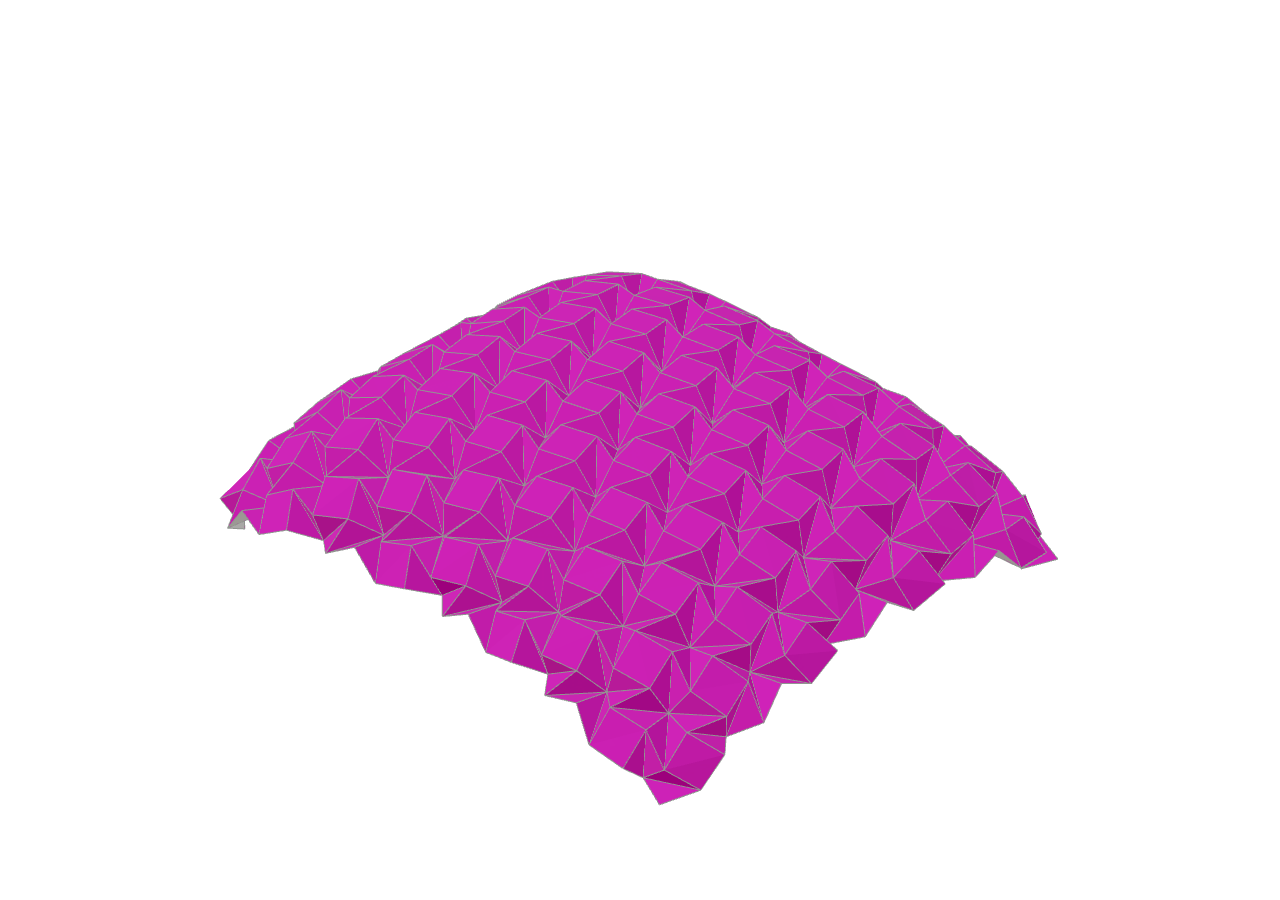
==== commit 5fc75228: "Stabilize model switching and reduce idle mobile GPU work" ====
--- a/engine/index.html
+++ b/engine/index.html
@@ -773,31 +773,31 @@
     <script type="text/javascript" src="dependencies/VRController.js"></script>
     <script type="text/javascript" src="dependencies/datguivr.js"></script><!--made a lot of changes, don't replace with minified-->
 
-    <script type="text/javascript" src="js/dynamic/GLBoilerplate.js"></script>
-    <script type="text/javascript" src="js/dynamic/GPUMath.js"></script>
-    <script type="text/javascript" src="js/controls.js"></script>
-    <script type="text/javascript" src="js/threeView.js"></script>
-    <script type="text/javascript" src="js/globals.js"></script>
-    <script type="text/javascript" src="js/node.js"></script>
-    <script type="text/javascript" src="js/beam.js"></script>
-    <script type="text/javascript" src="js/crease.js"></script>
-    <script type="text/javascript" src="js/model.js"></script>
-    <script type="text/javascript" src="js/3dUI.js"></script>
-    <script type="text/javascript" src="js/staticSolver.js"></script>
-    <script type="text/javascript" src="js/dynamic/dynamicSolver.js"></script>
-    <script type="text/javascript" src="js/rigidSolver.js"></script>
-    <script type="text/javascript" src="js/pattern.js"></script>
-    <script type="text/javascript" src="js/saveSTL.js"></script>
-    <script type="text/javascript" src="js/saveFOLD.js"></script>
-    <script type="text/javascript" src="js/importer.js"></script>
-    <script type="text/javascript" src="js/VRInterface.js"></script>
-    <script type="text/javascript" src="js/videoAnimator.js"></script>
+    <script type="text/javascript" src="js/dynamic/GLBoilerplate.js?v=20261030-stability"></script>
+    <script type="text/javascript" src="js/dynamic/GPUMath.js?v=20261030-stability"></script>
+    <script type="text/javascript" src="js/controls.js?v=20261030-stability"></script>
+    <script type="text/javascript" src="js/threeView.js?v=20261030-stability"></script>
+    <script type="text/javascript" src="js/globals.js?v=20261030-stability"></script>
+    <script type="text/javascript" src="js/node.js?v=20261030-stability"></script>
+    <script type="text/javascript" src="js/beam.js?v=20261030-stability"></script>
+    <script type="text/javascript" src="js/crease.js?v=20261030-stability"></script>
+    <script type="text/javascript" src="js/model.js?v=20261030-stability"></script>
+    <script type="text/javascript" src="js/3dUI.js?v=20261030-stability"></script>
+    <script type="text/javascript" src="js/staticSolver.js?v=20261030-stability"></script>
+    <script type="text/javascript" src="js/dynamic/dynamicSolver.js?v=20261030-stability"></script>
+    <script type="text/javascript" src="js/rigidSolver.js?v=20261030-stability"></script>
+    <script type="text/javascript" src="js/pattern.js?v=20261030-stability"></script>
+    <script type="text/javascript" src="js/saveSTL.js?v=20261030-stability"></script>
+    <script type="text/javascript" src="js/saveFOLD.js?v=20261030-stability"></script>
+    <script type="text/javascript" src="js/importer.js?v=20261030-stability"></script>
+    <script type="text/javascript" src="js/VRInterface.js?v=20261030-stability"></script>
+    <script type="text/javascript" src="js/videoAnimator.js?v=20261030-stability"></script>
 
     <script type="text/javascript" src="dependencies/cdt2d.js"></script><!-- constrained delaunay triangulation -->
     <script type="text/javascript" src="dependencies/svgpath.js"></script>
-    <script type="text/javascript" src="js/curvedFolding.js"></script>
-
-    <script type="text/javascript" src="js/main.js"></script>
+    <script type="text/javascript" src="js/curvedFolding.js?v=20261030-stability"></script>
+
+    <script type="text/javascript" src="js/main.js?v=20261030-stability"></script>
 <style>body{background:#f3f0e8!important}body>*:not(#threeContainer):not(#gpuMathCanvas):not(script){display:none!important}#threeContainer{position:fixed!important;inset:0!important;width:100%!important;height:100%!important}</style><script>['paste','drop','dragover'].forEach(function(type){window.addEventListener(type,function(e){e.preventDefault();e.stopImmediatePropagation()},true)});</script></head>
 <body>
 
